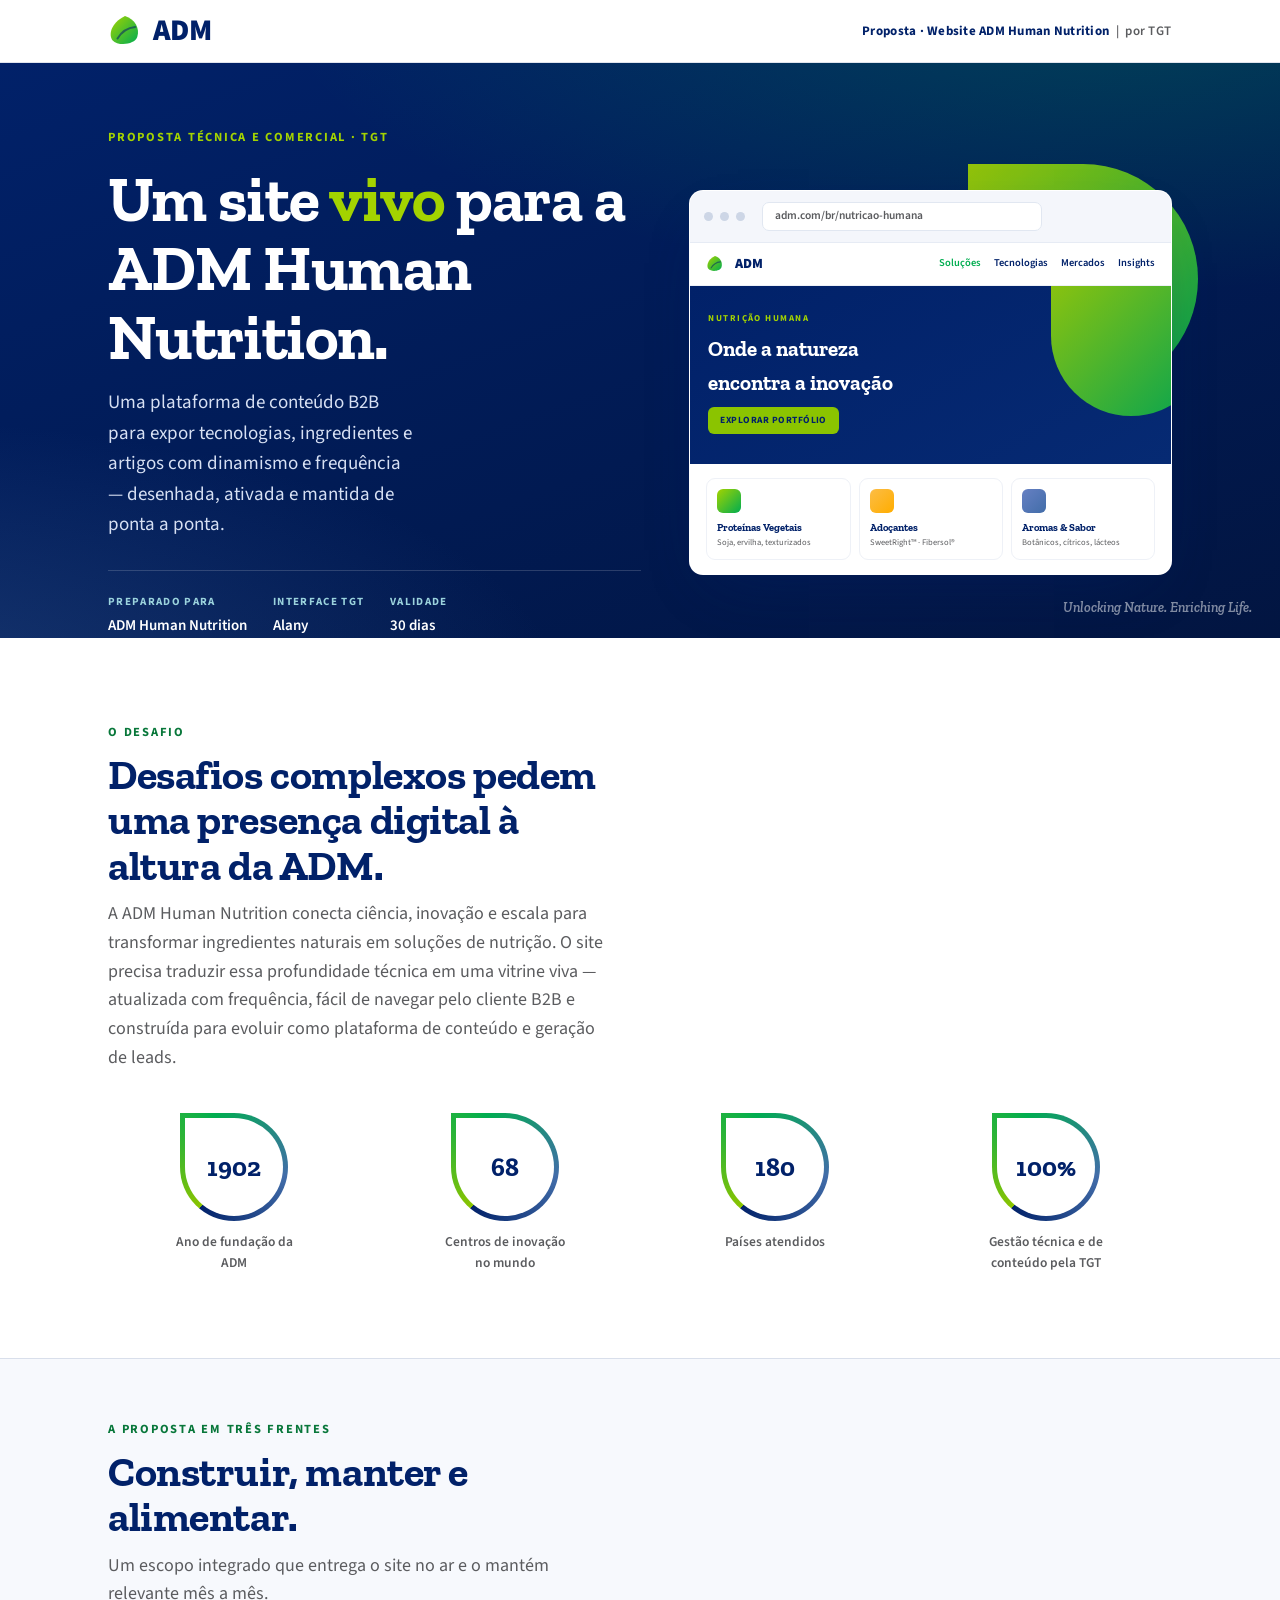
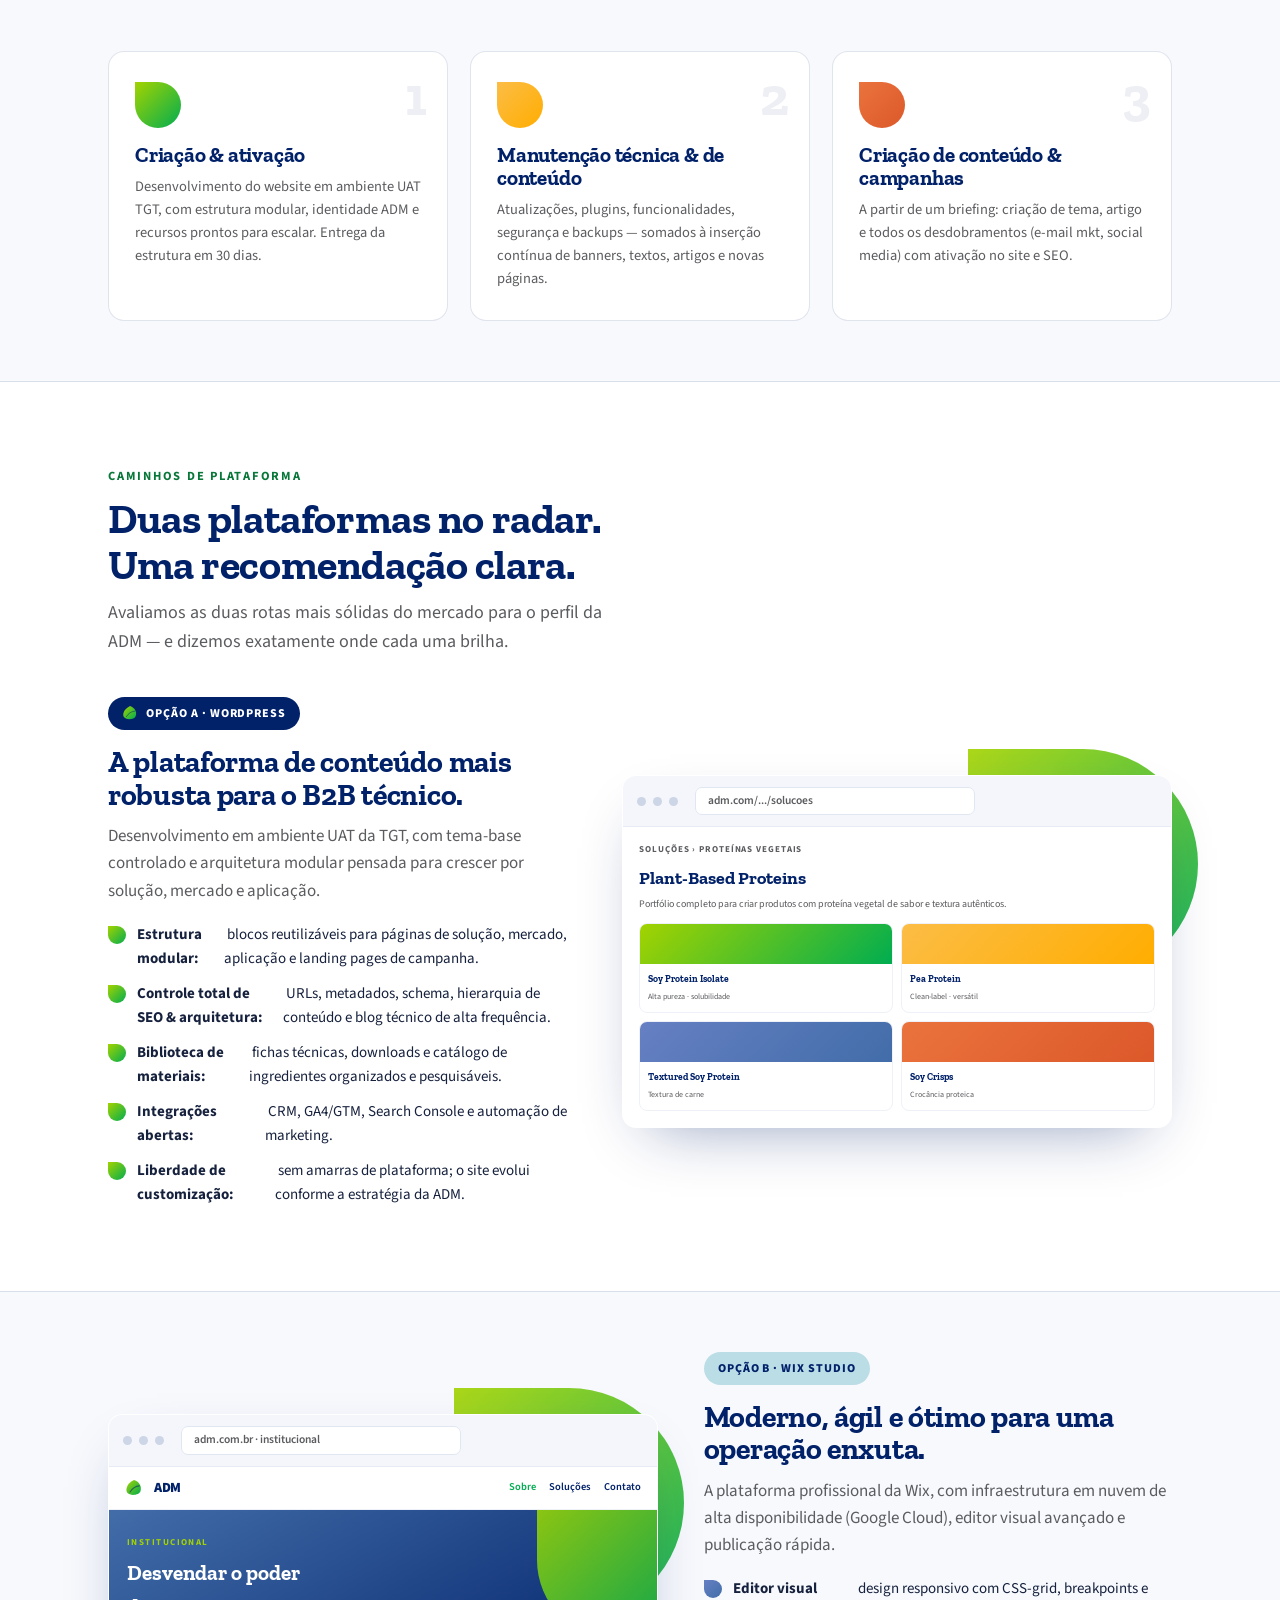
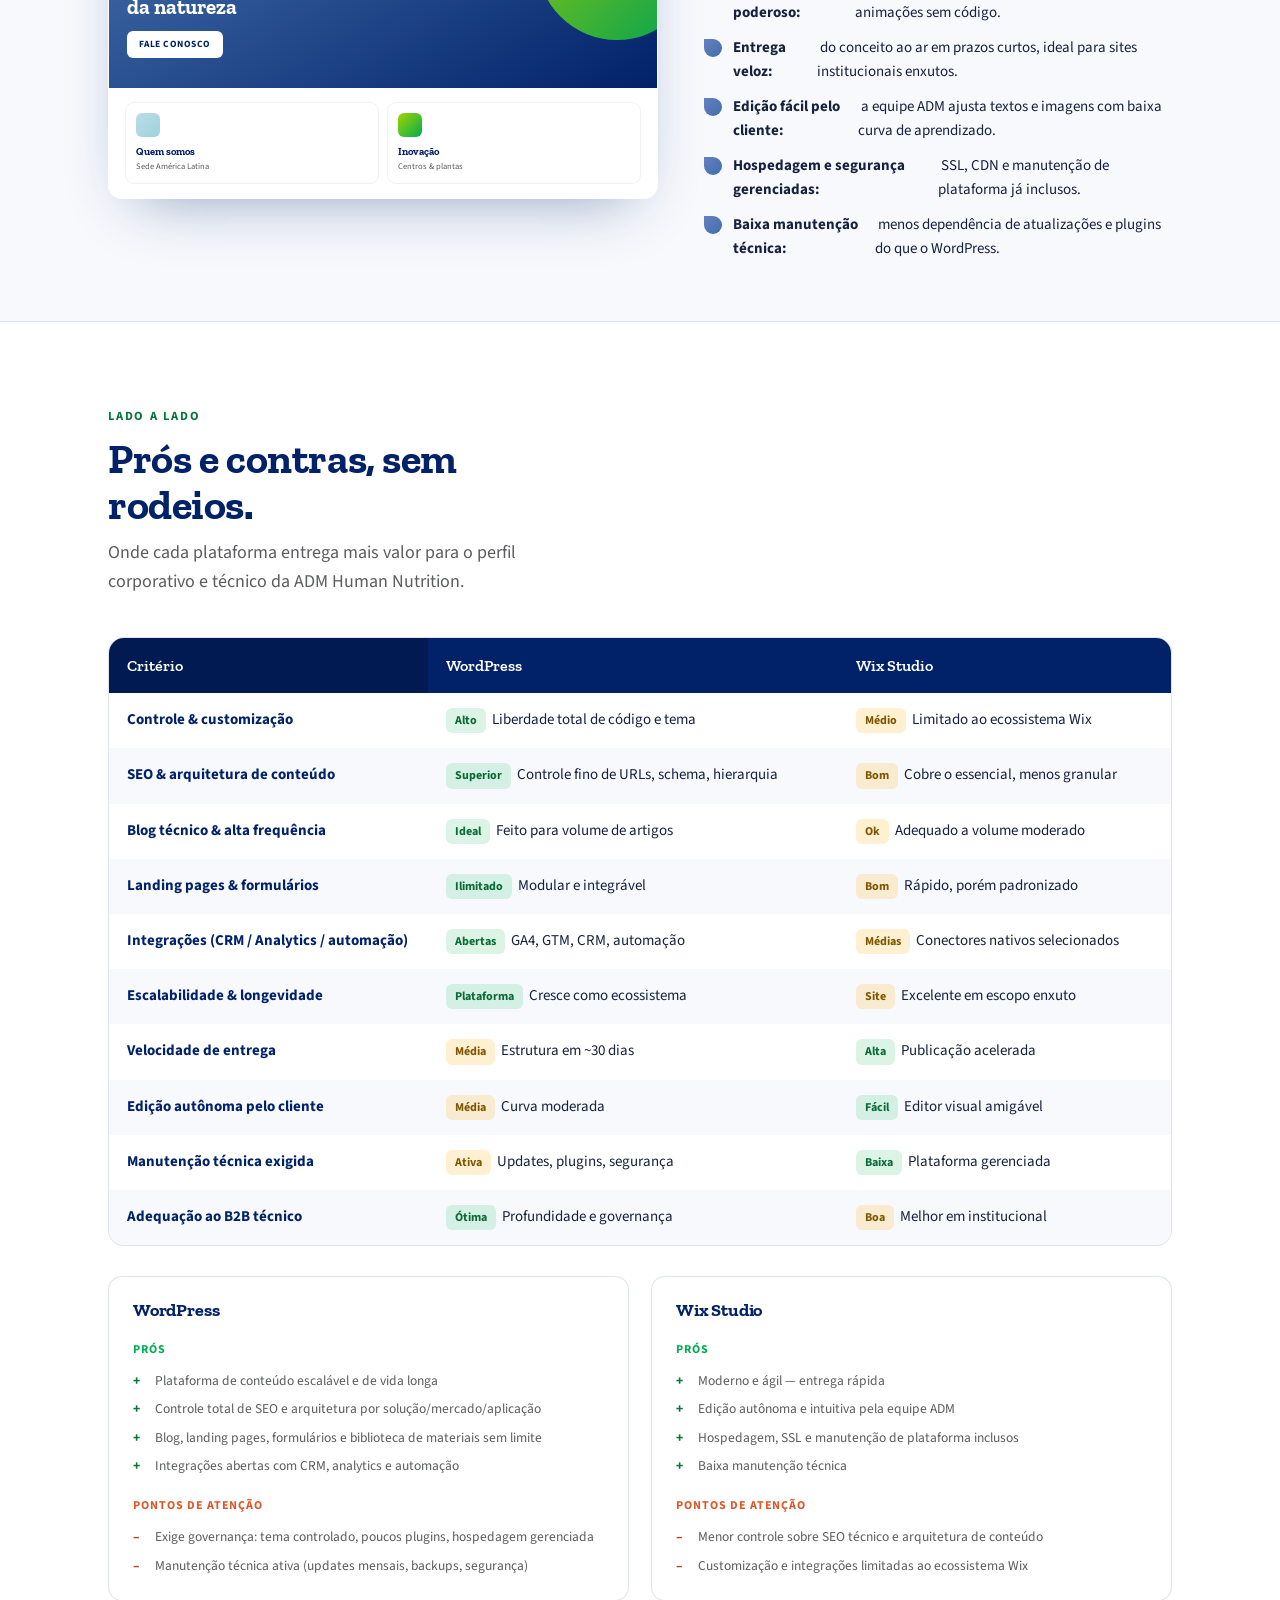
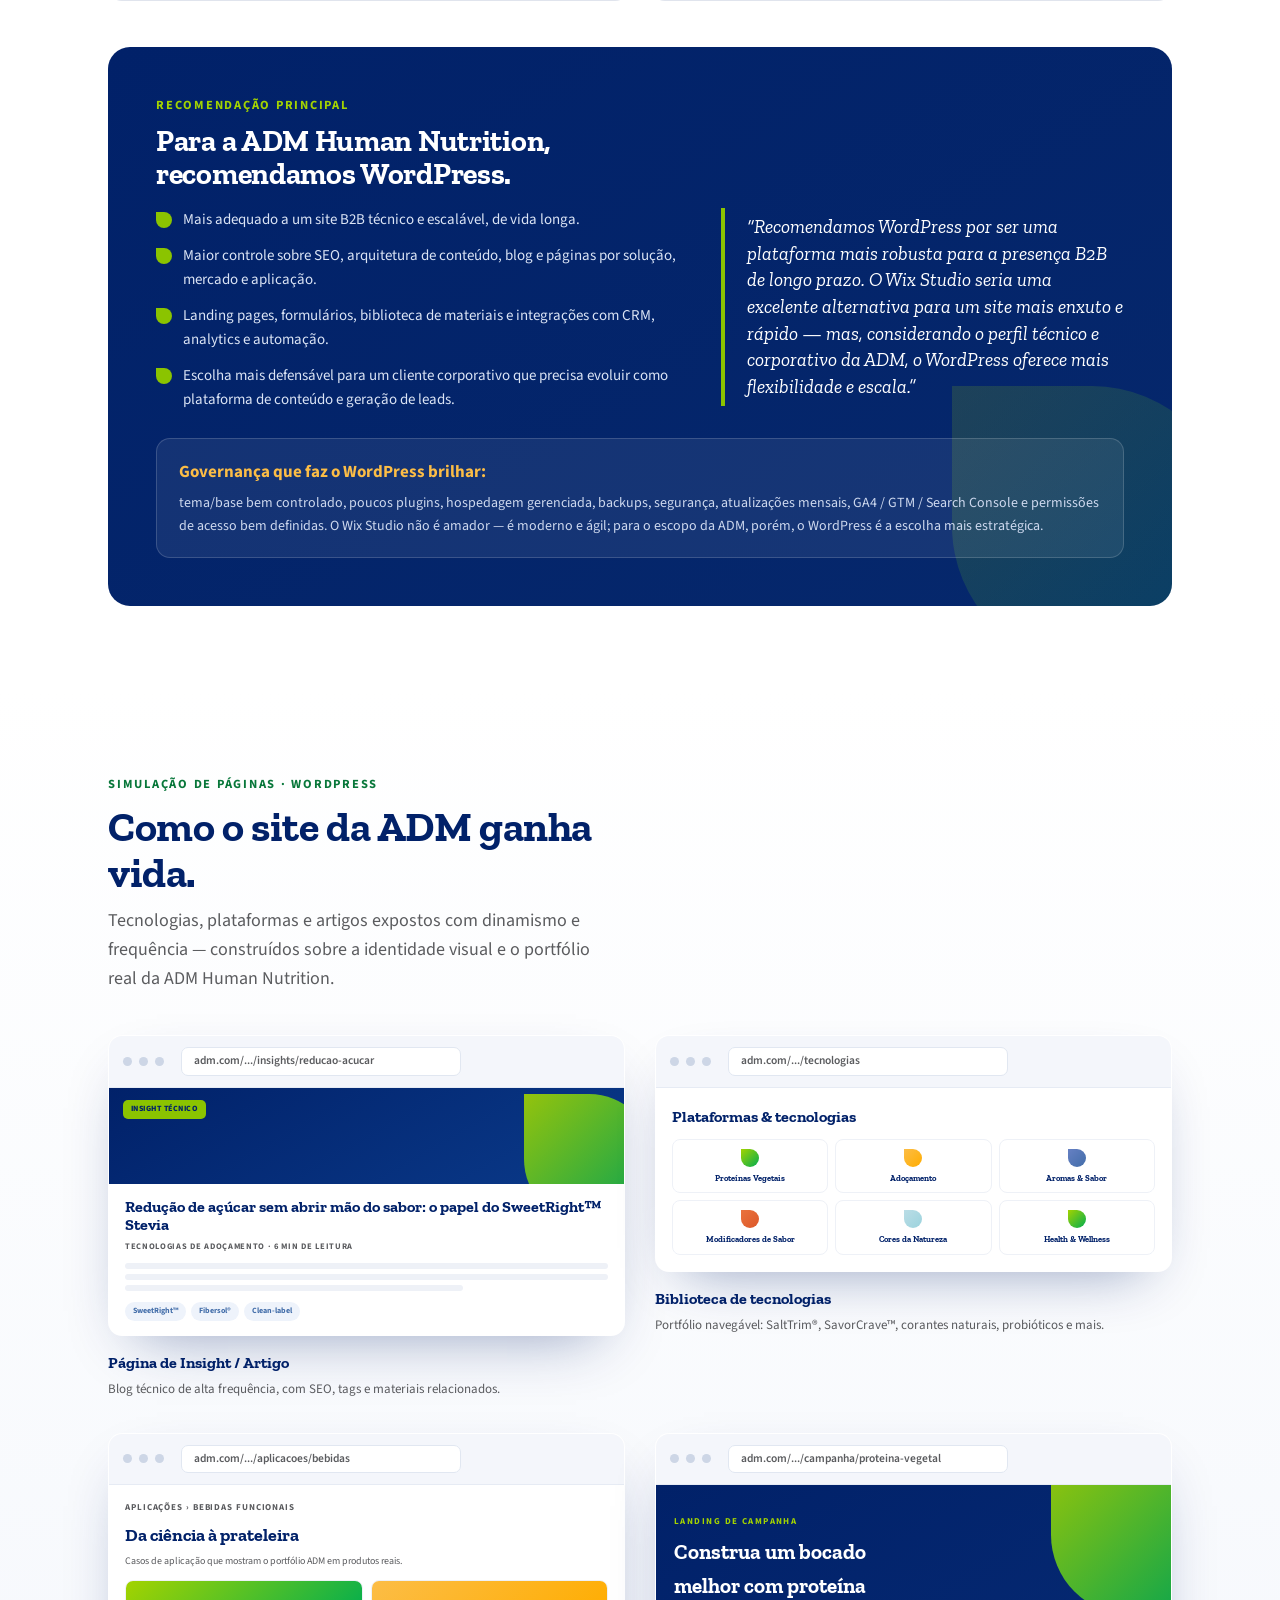
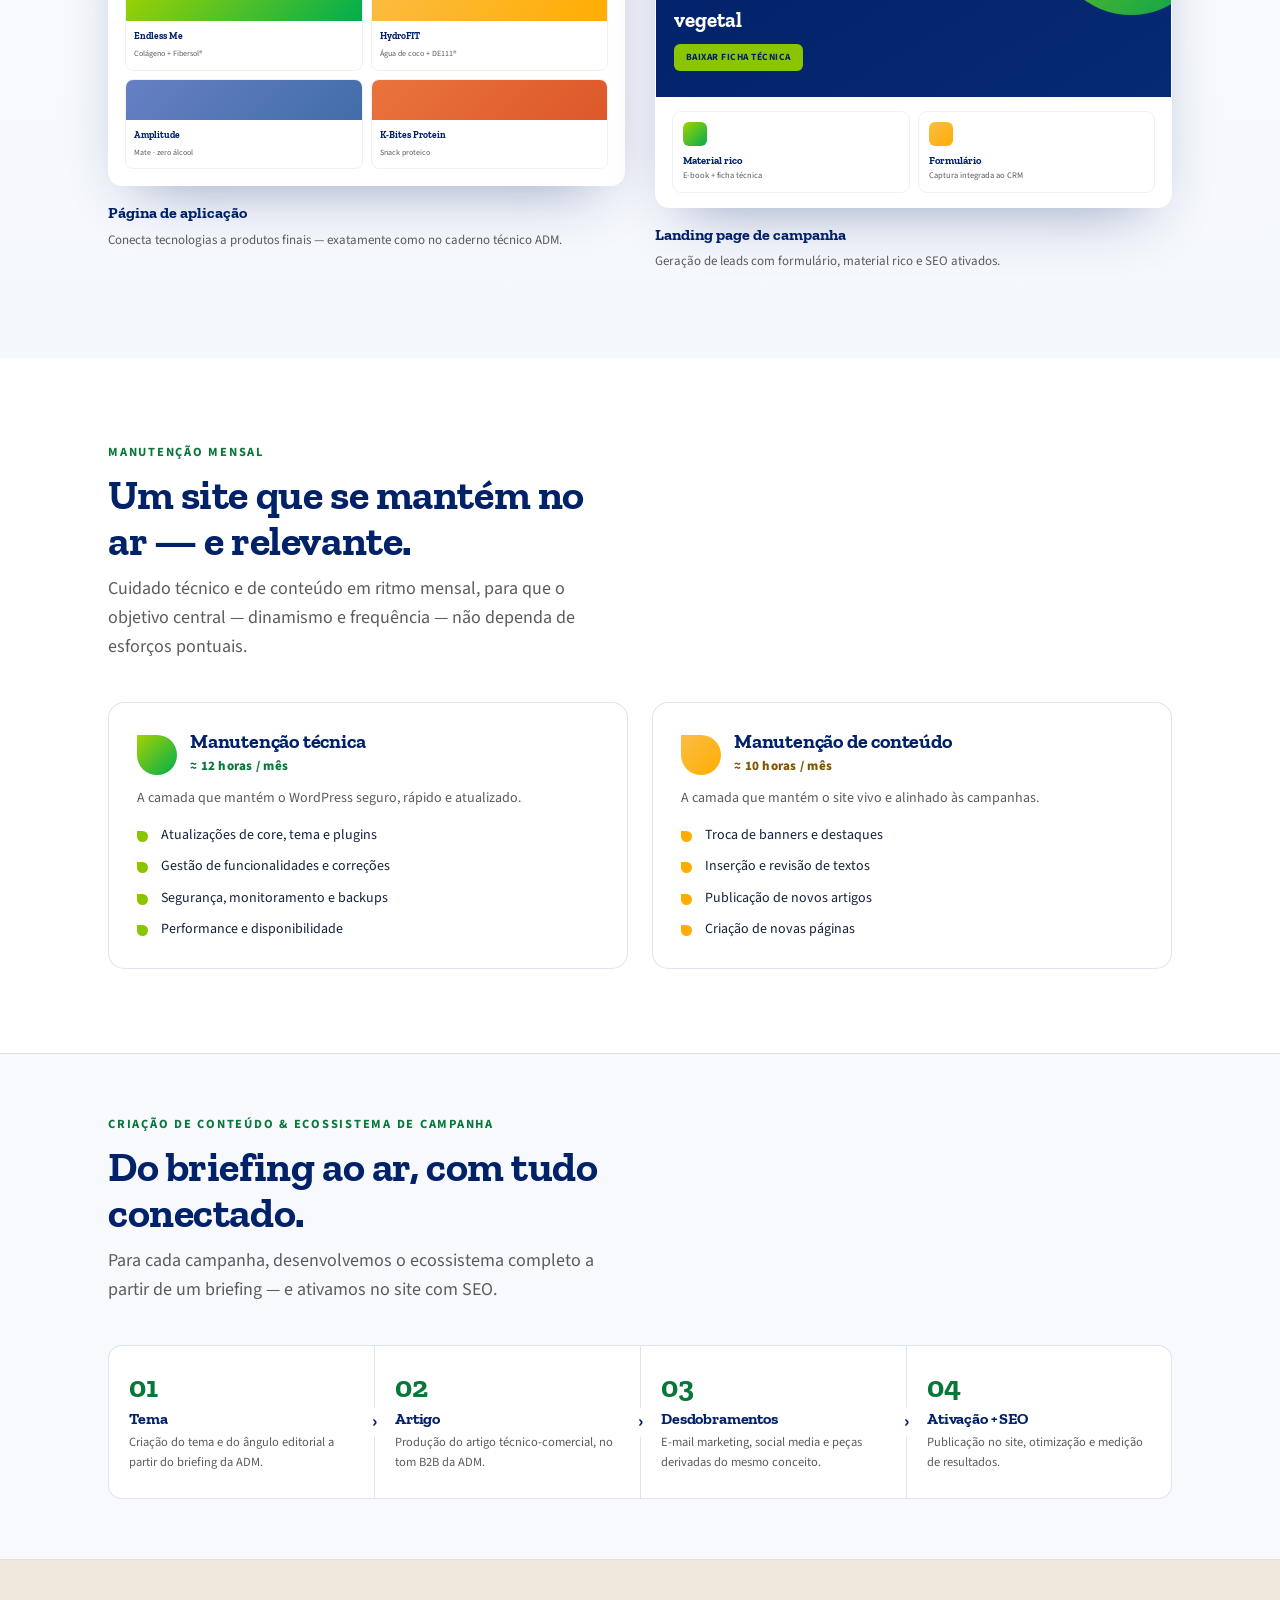
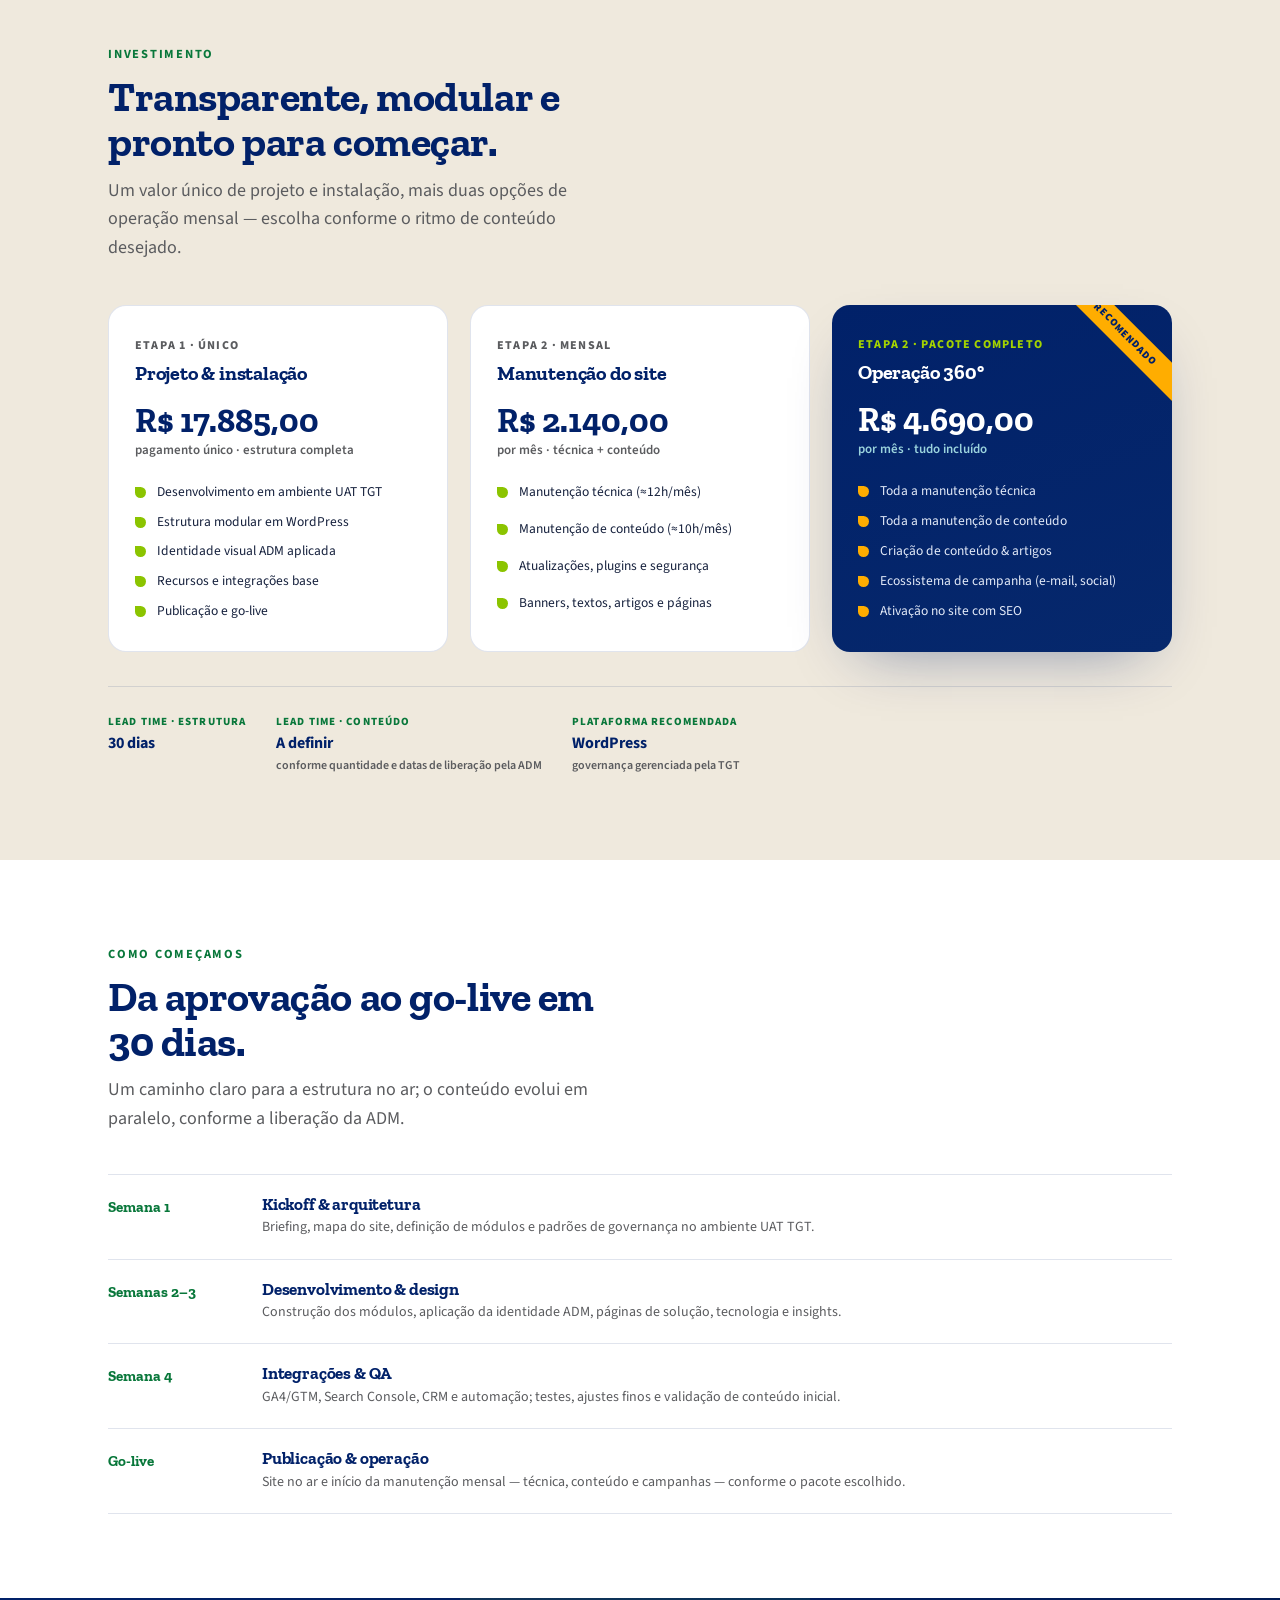
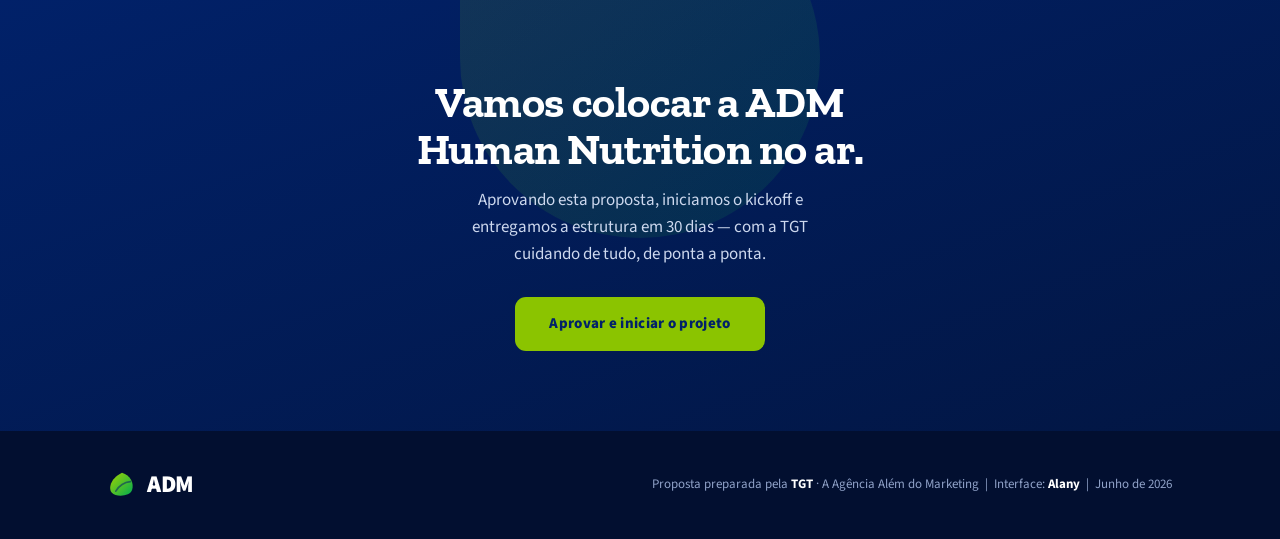
==== index.html @ 9284173e "Rename Proposta_Website_ADM_HumanNutrition_TGT.html to index.html" ====
<!DOCTYPE html>
<html lang="pt-BR">
<head>
<meta charset="UTF-8" />
<meta name="viewport" content="width=device-width, initial-scale=1.0" />
<title>Proposta · Website ADM Human Nutrition · TGT</title>
<link rel="preconnect" href="https://fonts.googleapis.com">
<link rel="preconnect" href="https://fonts.gstatic.com" crossorigin>
<link href="https://fonts.googleapis.com/css2?family=Zilla+Slab:ital,wght@0,400;0,500;0,600;0,700;1,600&family=Source+Sans+3:ital,wght@0,400;0,600;0,700;0,900;1,400&display=swap" rel="stylesheet">
<style>
:root{
  --navy:#012169;        /* Navy — primário escuro */
  --navy-deep:#011a52;
  --blue:#00109E;        /* Azul vivo */
  --chloro:#8BC400;      /* Chlorophyll — verde assinatura */
  --chloro-lt:#A3D300;
  --green:#00AD50;       /* verde tonal */
  --honey:#FFAD00;       /* Honey */
  --honey-2:#FCBD46;
  --ripple:#426DA9;      /* Ripple */
  --ripple-2:#6680C3;
  --mist:#9BD3DD;        /* Mist */
  --mist-2:#BBDDE6;
  --terra:#DC582A;       /* Terracotta (gráfico) */
  --terra-2:#EA733D;
  --terra-text:#b8431b;  /* Terracotta p/ TEXTO em fundo claro (AA) */
  --green-text:#08773a;  /* Verde p/ TEXTO em fundo claro (AA) */
  --gray:#5b5c5f;        /* Cinza de apoio — AA em branco, #f7f9fd e Husk */
  --ink:#16213d;
  --paper:#ffffff;
  --husk:#efe9dd;        /* Husk — creme quente (uso pontual) */
  --line:rgba(1,33,105,.12);
  --shadow:0 24px 60px -28px rgba(1,33,105,.45);
  --shadow-sm:0 12px 30px -18px rgba(1,33,105,.4);
  --maxw:1120px;
  --leaf-grad:linear-gradient(135deg,var(--chloro-lt) 0%,var(--green) 100%);
}
*{box-sizing:border-box}
html{scroll-behavior:smooth}
body{
  margin:0;background:var(--paper);color:var(--ink);
  font-family:"Source Sans 3",system-ui,sans-serif;
  font-size:17px;line-height:1.6;-webkit-font-smoothing:antialiased;
  overflow-x:hidden;
}
h1,h2,h3,h4{font-family:"Zilla Slab",Georgia,serif;color:var(--navy);line-height:1.08;margin:0;font-weight:700;letter-spacing:-.01em}
p{margin:0 0 1em}
a{color:var(--blue);text-decoration:none}
a:focus-visible,.btn-main:focus-visible{outline:3px solid var(--honey);outline-offset:3px;border-radius:4px}
.wrap{max-width:var(--maxw);margin:0 auto;padding:0 28px}
.eyebrow{font-family:"Source Sans 3";font-weight:700;text-transform:uppercase;letter-spacing:.14em;font-size:12.5px;color:var(--green-text)}
.eyebrow.on-dark{color:var(--chloro-lt)}
.muted{color:var(--gray)}
section{position:relative}

/* ===== Leaf glyph ===== */
.leaf-mark{display:inline-block;vertical-align:middle}
.brandlock{display:inline-flex;align-items:center;gap:11px}
.brandlock .adm{font-family:"Source Sans 3";font-weight:900;letter-spacing:-.02em;color:var(--navy);font-size:30px;line-height:1}
.brandlock.on-dark .adm{color:#fff}
.brandlock .leaf-mark{width:34px;height:34px}

/* ===== Top utility bar ===== */
.topbar{position:sticky;top:0;z-index:60;background:rgba(255,255,255,.86);backdrop-filter:blur(10px);border-bottom:1px solid var(--line)}
.topbar .wrap{display:flex;align-items:center;justify-content:space-between;height:62px}
.topbar .who{font-size:13px;font-weight:700;color:var(--navy);letter-spacing:.02em}
.topbar .who span{color:var(--gray);font-weight:600}
.tgt-badge{font-family:"Source Sans 3";font-weight:900;color:#ED1C24;letter-spacing:.04em;font-size:18px}

/* ===== HERO ===== */
.hero{background:
   radial-gradient(120% 90% at 88% -10%,rgba(0,173,80,.25),transparent 55%),
   radial-gradient(90% 80% at -10% 110%,rgba(66,109,169,.35),transparent 60%),
   linear-gradient(160deg,var(--navy) 0%,var(--navy-deep) 60%,#021541 100%);
  color:#fff;padding:64px 0 0;overflow:hidden}
.hero .wrap{position:relative;z-index:2}
.hero-grid{display:grid;grid-template-columns:1.05fr .95fr;gap:48px;align-items:center}
.hero h1{color:#fff;font-size:clamp(38px,5.4vw,64px);font-weight:700;margin:18px 0 16px}
.hero h1 .accent{color:var(--chloro-lt)}
.hero .lead{font-size:19px;color:#d7e0f3;max-width:34ch;margin-bottom:26px}
.prep{display:flex;gap:26px;flex-wrap:wrap;margin-top:30px;padding-top:22px;border-top:1px solid rgba(255,255,255,.16)}
.prep .lab{font-size:11px;text-transform:uppercase;letter-spacing:.12em;color:var(--mist);font-weight:700;margin-bottom:3px}
.prep .val{font-size:15px;color:#fff;font-weight:600}
.hero-tagline{position:absolute;right:28px;bottom:18px;z-index:2;font-family:"Zilla Slab";font-style:italic;font-weight:600;color:rgba(255,255,255,.5);font-size:14px}

/* Leaf shape (panel) — curva-folha característica ADM */
.leaf-panel{position:relative;border-radius:18px 120px 18px 18px;overflow:hidden}
.device{
  position:relative;border-radius:14px;background:#fff;box-shadow:var(--shadow);
  overflow:hidden;border:1px solid rgba(255,255,255,.5)
}
.device .chrome{display:flex;align-items:center;gap:7px;padding:11px 14px;background:#f4f6fb;border-bottom:1px solid #e6ebf4}
.device .dot{width:9px;height:9px;border-radius:50%;background:#cdd6e6}
.device .url{margin-left:10px;background:#fff;border:1px solid #e1e7f1;border-radius:7px;font-size:11.5px;color:var(--gray);padding:4px 12px;font-weight:600;flex:1;max-width:280px}
.hero-device-wrap{position:relative}
.hero-device-wrap::before{content:"";position:absolute;inset:-26px -26px auto auto;width:230px;height:230px;background:var(--leaf-grad);
  border-radius:0 100% 100% 100%;opacity:.9;z-index:0;filter:blur(.2px)}
.hero-device-wrap .device{position:relative;z-index:1}

/* Mini-site render (reusable) */
.ms{font-family:"Source Sans 3";font-size:12px;color:var(--ink);background:#fff}
.ms-nav{display:flex;align-items:center;justify-content:space-between;padding:12px 16px;border-bottom:1px solid #eef1f7}
.ms-nav .lk{display:flex;gap:13px;color:var(--navy);font-weight:600;font-size:10.5px}
.ms-nav .lk span:first-child{color:var(--green)}
.ms-hero{position:relative;background:linear-gradient(150deg,var(--navy),#062a73);color:#fff;padding:26px 18px 30px;overflow:hidden}
.ms-hero::after{content:"";position:absolute;right:-40px;top:-30px;width:160px;height:160px;background:var(--leaf-grad);border-radius:0 100% 100% 100%;opacity:.92}
.ms-hero .eb{position:relative;z-index:2;font-size:9px;letter-spacing:.16em;text-transform:uppercase;color:var(--chloro-lt);font-weight:700}
.ms-hero h5{position:relative;z-index:2;font-family:"Zilla Slab";font-size:21px;color:#fff;margin:6px 0 8px;max-width:16ch}
.ms-hero .btn{position:relative;z-index:2;display:inline-block;background:var(--chloro);color:var(--navy);font-weight:700;font-size:9.5px;padding:6px 12px;border-radius:6px;text-transform:uppercase;letter-spacing:.05em}
.ms-grid{display:grid;grid-template-columns:repeat(3,1fr);gap:8px;padding:14px 16px}
.ms-card{border:1px solid #eef1f7;border-radius:9px;padding:10px;background:#fff}
.ms-card .ic{width:24px;height:24px;border-radius:6px;background:var(--leaf-grad);margin-bottom:7px}
.ms-card b{display:block;font-size:10.5px;color:var(--navy);font-family:"Zilla Slab"}
.ms-card small{font-size:8.5px;color:var(--gray);line-height:1.35;display:block}

/* ===== generic section spacing ===== */
.block{padding:84px 0}
.block.tight{padding:60px 0}
.sec-head{max-width:62ch}
.sec-head h2{font-size:clamp(28px,3.6vw,42px);margin:10px 0 12px}
.sec-head p{font-size:18px;color:var(--gray)}

/* ===== Stats (concentric leaf rings) ===== */
.stats{display:grid;grid-template-columns:repeat(4,1fr);gap:18px;margin-top:40px}
.stat{display:flex;flex-direction:column;align-items:center;text-align:center;gap:10px}
.ring{width:108px;height:108px;display:grid;place-items:center;border-radius:0 100% 100% 100%;
  background:conic-gradient(from 220deg,var(--chloro),var(--green),var(--ripple),var(--navy));padding:5px}
.ring .inner{width:100%;height:100%;border-radius:0 100% 100% 100%;background:#fff;display:grid;place-items:center}
.ring .num{font-family:"Zilla Slab";font-weight:700;font-size:26px;color:var(--navy);line-height:1}
.stat .cap{font-size:13.5px;color:var(--gray);font-weight:600;max-width:18ch}

/* ===== Pillars ===== */
.pillars{display:grid;grid-template-columns:repeat(3,1fr);gap:22px;margin-top:42px}
.pillar{position:relative;background:#fff;border:1px solid var(--line);border-radius:16px;padding:30px 26px;overflow:hidden;transition:transform .35s,box-shadow .35s}
.pillar:hover{transform:translateY(-5px);box-shadow:var(--shadow-sm)}
.pillar .pn{position:absolute;top:18px;right:20px;font-family:"Zilla Slab";font-size:54px;color:rgba(1,33,105,.07);font-weight:700;line-height:1}
.pillar .glyph{width:46px;height:46px;border-radius:0 100% 100% 100%;background:var(--leaf-grad);margin-bottom:16px}
.pillar h3{font-size:21px;margin-bottom:8px}
.pillar p{font-size:14.5px;color:var(--gray);margin:0}
.pillar.alt .glyph{background:linear-gradient(135deg,var(--honey-2),var(--honey))}
.pillar.alt2 .glyph{background:linear-gradient(135deg,var(--terra-2),var(--terra))}

/* ===== Platform option blocks ===== */
.opt{display:grid;grid-template-columns:.92fr 1.08fr;gap:46px;align-items:center}
.opt.flip{grid-template-columns:1.08fr .92fr}
.opt.flip .opt-copy{order:2}
.optbadge{display:inline-flex;align-items:center;gap:8px;font-weight:800;font-size:12px;letter-spacing:.08em;text-transform:uppercase;padding:7px 14px;border-radius:999px}
.optbadge.wp{background:var(--navy);color:#fff}
.optbadge.wix{background:var(--mist-2);color:var(--navy)}
.opt h3{font-size:30px;margin:16px 0 12px}
.feat{list-style:none;padding:0;margin:18px 0 0;display:grid;gap:11px}
.feat li{display:flex;gap:11px;font-size:15px;align-items:flex-start}
.feat li::before{content:"";flex:0 0 auto;width:18px;height:18px;margin-top:3px;border-radius:0 100% 100% 100%;background:var(--leaf-grad)}
.opt.flip .feat li::before{background:linear-gradient(135deg,var(--ripple-2),var(--ripple))}

/* ===== Comparison table ===== */
.cmp{width:100%;border-collapse:separate;border-spacing:0;margin-top:40px;font-size:15px;background:#fff;border:1px solid var(--line);border-radius:16px;overflow:hidden}
.cmp th,.cmp td{padding:15px 18px;text-align:left;vertical-align:top}
.cmp thead th{background:var(--navy);color:#fff;font-family:"Zilla Slab";font-size:16px;font-weight:600}
.cmp thead th:first-child{background:var(--navy-deep)}
.cmp tbody tr:nth-child(even){background:#f7f9fd}
.cmp td:first-child{font-weight:700;color:var(--navy);width:30%}
.cmp .tag{font-weight:700;font-size:12px;padding:3px 9px;border-radius:6px;display:inline-block;margin-right:6px}
.tag.win{background:rgba(0,173,80,.14);color:#0a6a35}
.tag.mid{background:rgba(255,173,0,.18);color:#7e5600}
.tag.low{background:rgba(220,88,42,.14);color:#b23d18}
.proscons{display:grid;grid-template-columns:1fr 1fr;gap:22px;margin-top:30px}
.pc{border:1px solid var(--line);border-radius:14px;padding:24px;background:#fff}
.pc h4{font-size:18px;margin-bottom:6px}
.pc .grp{margin-top:14px}
.pc .grp b{font-size:12px;letter-spacing:.08em;text-transform:uppercase}
.pc ul{margin:8px 0 0;padding-left:0;list-style:none;display:grid;gap:7px}
.pc li{font-size:13.5px;color:var(--gray);padding-left:22px;position:relative}
.pc li::before{position:absolute;left:0;top:0;font-weight:800}
.pc li.p::before{content:"+";color:var(--green-text)}
.pc li.c::before{content:"–";color:var(--terra-text)}

/* ===== Recommendation ===== */
.reco{background:linear-gradient(150deg,var(--navy),#06286c);color:#fff;border-radius:22px;padding:48px;position:relative;overflow:hidden;margin-top:46px}
.reco::after{content:"";position:absolute;right:-60px;bottom:-60px;width:280px;height:280px;background:var(--leaf-grad);border-radius:0 100% 100% 100%;opacity:.16}
.reco .eyebrow{color:var(--chloro-lt)}
.reco h3{color:#fff;font-size:30px;margin:10px 0 18px;max-width:24ch}
.reco .rg{display:grid;grid-template-columns:1.3fr 1fr;gap:40px;position:relative;z-index:2}
.reco ul{list-style:none;margin:0;padding:0;display:grid;gap:12px}
.reco ul li{display:flex;gap:11px;font-size:15px;color:#dbe4f5}
.reco ul li::before{content:"";flex:0 0 auto;width:16px;height:16px;margin-top:4px;border-radius:0 100% 100% 100%;background:var(--chloro)}
.synthesis{border-left:4px solid var(--chloro);padding:6px 0 6px 22px;font-family:"Zilla Slab";font-style:italic;font-size:19px;color:#fff;line-height:1.4}
.gov{margin-top:26px;background:rgba(255,255,255,.07);border:1px solid rgba(255,255,255,.16);border-radius:14px;padding:20px 22px;position:relative;z-index:2}
.gov b{color:var(--honey-2)}
.gov p{font-size:14px;color:#cdd8ee;margin:6px 0 0}

/* ===== Mockup gallery ===== */
.mock-grid{display:grid;grid-template-columns:1fr 1fr;gap:30px;margin-top:42px}
.mockcard .cap{margin-top:14px}
.mockcard .cap b{font-family:"Zilla Slab";color:var(--navy);font-size:16px;display:block}
.mockcard .cap small{color:var(--gray);font-size:13px}

/* page: solution */
.ms-sol{padding:16px}
.ms-sol .crumb{font-size:9px;color:var(--gray);text-transform:uppercase;letter-spacing:.1em;font-weight:700}
.ms-sol h5{font-family:"Zilla Slab";font-size:18px;color:var(--navy);margin:6px 0 4px}
.ms-sol p{font-size:10px;color:var(--gray);margin:0 0 12px;line-height:1.4}
.ms-prod{display:grid;grid-template-columns:repeat(2,1fr);gap:8px}
.ms-prod .pr{border:1px solid #eef1f7;border-radius:8px;overflow:hidden}
.ms-prod .pr .ph{height:40px;background:var(--leaf-grad)}
.ms-prod .pr.b2 .ph{background:linear-gradient(135deg,var(--honey-2),var(--honey))}
.ms-prod .pr.b3 .ph{background:linear-gradient(135deg,var(--ripple-2),var(--ripple))}
.ms-prod .pr.b4 .ph{background:linear-gradient(135deg,var(--terra-2),var(--terra))}
.ms-prod .pr .tx{padding:7px 8px}
.ms-prod .pr b{font-size:9.5px;color:var(--navy);font-family:"Zilla Slab";display:block}
.ms-prod .pr small{font-size:8px;color:var(--gray)}

/* page: article */
.ms-art{padding:0}
.ms-art .cover{height:96px;background:linear-gradient(150deg,var(--navy),#0a3a8a);position:relative;overflow:hidden}
.ms-art .cover::after{content:"";position:absolute;right:-30px;bottom:-40px;width:130px;height:130px;background:var(--leaf-grad);border-radius:0 100% 100% 100%;opacity:.9}
.ms-art .cover .tagt{position:absolute;left:14px;top:12px;font-size:8px;background:var(--chloro);color:var(--navy);font-weight:800;padding:3px 8px;border-radius:5px;text-transform:uppercase;letter-spacing:.06em}
.ms-art .body{padding:14px 16px}
.ms-art .body h5{font-family:"Zilla Slab";font-size:16px;color:var(--navy);margin:0 0 6px;line-height:1.15}
.ms-art .meta{font-size:8.5px;color:var(--gray);text-transform:uppercase;letter-spacing:.08em;font-weight:700;margin-bottom:9px}
.ms-art .ln{height:6px;background:#eef1f7;border-radius:3px;margin:5px 0}
.ms-art .ln.s{width:70%}
.ms-art .chips{display:flex;gap:5px;margin-top:11px}
.ms-art .chips span{font-size:8px;background:#eef3fb;color:var(--ripple);font-weight:700;padding:3px 8px;border-radius:99px}

/* page: portfolio grid */
.ms-port{padding:16px}
.ms-port h5{font-family:"Zilla Slab";font-size:16px;color:var(--navy);margin:0 0 10px}
.ms-cats{display:grid;grid-template-columns:repeat(3,1fr);gap:7px}
.ms-cats .ct{border:1px solid #eef1f7;border-radius:8px;padding:9px;text-align:center}
.ms-cats .ct .d{width:18px;height:18px;border-radius:0 100% 100% 100%;margin:0 auto 6px;background:var(--leaf-grad)}
.ms-cats .ct b{font-size:8.5px;color:var(--navy);display:block;line-height:1.2;font-family:"Zilla Slab"}

/* ===== Maintenance / content ===== */
.svc{display:grid;grid-template-columns:1fr 1fr;gap:24px;margin-top:40px}
.svccard{border:1px solid var(--line);border-radius:16px;padding:28px;background:#fff;position:relative;overflow:hidden}
.svccard .hh{display:flex;align-items:center;gap:13px;margin-bottom:8px}
.svccard .hh .g{width:40px;height:40px;flex:0 0 auto;border-radius:0 100% 100% 100%;background:var(--leaf-grad)}
.svccard.b .hh .g{background:linear-gradient(135deg,var(--honey-2),var(--honey))}
.svccard h3{font-size:20px}
.svccard .hrs{font-size:13px;color:var(--green-text);font-weight:800;letter-spacing:.02em}
.svccard.b .hrs{color:#7e5600}
.svccard ul{list-style:none;margin:14px 0 0;padding:0;display:grid;gap:9px}
.svccard ul li{font-size:14px;color:var(--ink);padding-left:24px;position:relative}
.svccard ul li::before{content:"";position:absolute;left:0;top:7px;width:11px;height:11px;border-radius:0 100% 100% 100%;background:var(--chloro)}
.svccard.b ul li::before{background:var(--honey)}

/* campaign flow */
.flow{display:grid;grid-template-columns:repeat(4,1fr);gap:0;margin-top:40px;counter-reset:fl}
.flow .step{position:relative;padding:26px 20px;background:#fff;border:1px solid var(--line);border-right:none}
.flow .step:first-child{border-radius:14px 0 0 14px}
.flow .step:last-child{border-radius:0 14px 14px 0;border-right:1px solid var(--line)}
.flow .step .n{counter-increment:fl;font-family:"Zilla Slab";font-size:30px;color:var(--green-text);font-weight:700;line-height:1}
.flow .step .n::before{content:"0" counter(fl)}
.flow .step h4{font-size:16px;margin:8px 0 5px}
.flow .step p{font-size:12.5px;color:var(--gray);margin:0}
.flow .step::after{content:"›";position:absolute;right:-9px;top:50%;transform:translateY(-50%);z-index:3;color:var(--navy);font-weight:800;font-size:18px;background:#fff;width:18px;text-align:center}
.flow .step:last-child::after{display:none}

/* ===== Investment ===== */
.inv-band{background:var(--husk)}
.price-grid{display:grid;grid-template-columns:repeat(3,1fr);gap:22px;margin-top:42px;align-items:stretch}
.price{background:#fff;border:1px solid var(--line);border-radius:18px;padding:30px 26px;display:flex;flex-direction:column;position:relative;overflow:hidden}
.price .kind{font-size:12px;font-weight:800;text-transform:uppercase;letter-spacing:.1em;color:var(--gray)}
.price h3{font-size:20px;margin:8px 0 4px}
.price .amt{font-family:"Zilla Slab";font-weight:700;color:var(--navy);font-size:34px;line-height:1.05;margin:14px 0 2px}
.price .per{font-size:13px;color:var(--gray);font-weight:600;margin-bottom:14px}
.price ul{list-style:none;margin:6px 0 0;padding:0;display:grid;gap:8px;flex:1}
.price li{font-size:13.5px;color:var(--ink);padding-left:22px;position:relative}
.price li::before{content:"";position:absolute;left:0;top:6px;width:11px;height:11px;border-radius:0 100% 100% 100%;background:var(--chloro)}
.price.feature{background:linear-gradient(160deg,var(--navy),#06286c);color:#fff;border:none;box-shadow:var(--shadow)}
.price.feature .kind{color:var(--chloro-lt)}
.price.feature h3{color:#fff}
.price.feature .amt{color:#fff}
.price.feature .per{color:var(--mist)}
.price.feature li{color:#e3eaf8}
.price.feature li::before{background:var(--honey)}
.price .ribbon{position:absolute;top:16px;right:-34px;transform:rotate(45deg);background:var(--honey);color:var(--navy);font-weight:900;font-size:10.5px;letter-spacing:.08em;padding:5px 40px;text-transform:uppercase}
.lead-notes{display:flex;gap:30px;flex-wrap:wrap;margin-top:34px;padding-top:26px;border-top:1px solid var(--line)}
.lead-notes .ni .l{font-size:11px;text-transform:uppercase;letter-spacing:.1em;color:var(--green-text);font-weight:800}
.lead-notes .ni .v{font-size:16px;color:var(--navy);font-weight:700}
.lead-notes .ni .v small{display:block;font-size:12px;color:var(--gray);font-weight:600}

/* ===== Timeline / next ===== */
.tl{margin-top:40px;display:grid;gap:0}
.tl .row{display:grid;grid-template-columns:130px 1fr;gap:24px;padding:20px 0;border-top:1px solid var(--line);align-items:start}
.tl .row:last-child{border-bottom:1px solid var(--line)}
.tl .wk{font-family:"Zilla Slab";font-weight:700;color:var(--green-text);font-size:15px}
.tl .row h4{font-size:17px;margin-bottom:3px}
.tl .row p{font-size:14px;color:var(--gray);margin:0}

/* ===== Footer / CTA ===== */
.cta{background:linear-gradient(160deg,var(--navy),#021643);color:#fff;text-align:center;padding:80px 0;position:relative;overflow:hidden}
.cta::before{content:"";position:absolute;left:50%;top:-120px;transform:translateX(-50%);width:360px;height:360px;background:var(--leaf-grad);border-radius:0 100% 100% 100%;opacity:.12}
.cta h2{color:#fff;font-size:clamp(28px,4vw,44px);position:relative;z-index:2;max-width:20ch;margin:0 auto 14px}
.cta p{color:#cdd8ee;position:relative;z-index:2;max-width:46ch;margin:0 auto 28px}
.btn-main{display:inline-block;background:var(--chloro);color:var(--navy);font-weight:800;padding:15px 34px;border-radius:11px;font-size:15px;letter-spacing:.02em;position:relative;z-index:2;transition:transform .25s,background .25s}
.btn-main:hover{transform:translateY(-2px);background:var(--chloro-lt)}
footer{background:#020f30;color:#90a2c8;padding:40px 0;font-size:13px}
footer .wrap{display:flex;justify-content:space-between;align-items:center;flex-wrap:wrap;gap:18px}
footer .brandlock .adm{color:#fff;font-size:24px}
footer .brandlock .leaf-mark{width:28px;height:28px}
footer .sig b{color:#fff}

/* reveal */
.reveal{opacity:0;transform:translateY(22px);transition:opacity .7s ease,transform .7s ease}
.reveal.in{opacity:1;transform:none}

@media (max-width:880px){
  .hero-grid,.opt,.opt.flip{grid-template-columns:1fr;gap:34px}
  .opt.flip .opt-copy{order:0}
  .stats{grid-template-columns:repeat(2,1fr)}
  .pillars,.proscons,.svc,.mock-grid,.price-grid,.rg{grid-template-columns:1fr!important}
  .reco .rg{grid-template-columns:1fr}
  .flow{grid-template-columns:1fr 1fr}
  .flow .step{border-right:1px solid var(--line)!important;border-radius:0!important}
  .flow .step::after{display:none}
  .hero-tagline{display:none}
  .reco{padding:32px}
}
@media (max-width:520px){
  .ms-grid,.ms-cats{grid-template-columns:1fr 1fr}
  .flow,.price-grid{grid-template-columns:1fr}
  .tl .row{grid-template-columns:1fr}
}
@media (prefers-reduced-motion:reduce){.reveal{opacity:1;transform:none;transition:none}.pillar:hover{transform:none}}
</style>
</head>
<body>

<!-- leaf glyph definition (reusable) -->
<svg width="0" height="0" style="position:absolute" aria-hidden="true">
  <defs>
    <linearGradient id="lg" x1="0" y1="0" x2="1" y2="1">
      <stop offset="0" stop-color="#A3D300"/><stop offset="1" stop-color="#00AD50"/>
    </linearGradient>
    <symbol id="leaf" viewBox="0 0 100 100">
      <path d="M50 6 C80 16 94 42 86 68 C79 90 30 96 13 77 C2 63 6 28 50 6 Z" fill="url(#lg)"/>
      <path d="M28 72 C40 52 58 40 80 38" fill="none" stroke="#012169" stroke-opacity=".55" stroke-width="6" stroke-linecap="round"/>
    </symbol>
  </defs>
</svg>

<div class="topbar">
  <div class="wrap">
    <span class="brandlock"><svg class="leaf-mark"><use href="#leaf"/></svg><span class="adm">ADM</span></span>
    <div class="who">Proposta · Website ADM Human Nutrition&nbsp;&nbsp;<span>|&nbsp; por <span class="tgt-badge" style="font-size:13px">TGT</span></span></div>
  </div>
</div>

<!-- ===================== HERO ===================== -->
<section class="hero">
  <div class="wrap">
    <div class="hero-grid">
      <div>
        <div class="eyebrow on-dark">Proposta técnica e comercial · TGT</div>
        <h1>Um site <span class="accent">vivo</span> para a ADM Human Nutrition.</h1>
        <p class="lead">Uma plataforma de conteúdo B2B para expor tecnologias, ingredientes e artigos com dinamismo e frequência — desenhada, ativada e mantida de ponta a ponta.</p>
        <div class="prep">
          <div><div class="lab">Preparado para</div><div class="val">ADM Human Nutrition</div></div>
          <div><div class="lab">Interface TGT</div><div class="val">Alany</div></div>
          <div><div class="lab">Validade</div><div class="val">30 dias</div></div>
        </div>
      </div>
      <div class="hero-device-wrap reveal">
        <div class="device">
          <div class="chrome"><span class="dot"></span><span class="dot"></span><span class="dot"></span><span class="url">adm.com/br/nutricao-humana</span></div>
          <div class="ms">
            <div class="ms-nav">
              <span class="brandlock"><svg class="leaf-mark" style="width:18px;height:18px"><use href="#leaf"/></svg><span class="adm" style="font-size:14px">ADM</span></span>
              <div class="lk"><span>Soluções</span><span>Tecnologias</span><span>Mercados</span><span>Insights</span></div>
            </div>
            <div class="ms-hero">
              <div class="eb">Nutrição Humana</div>
              <h5>Onde a natureza encontra a inovação</h5>
              <span class="btn">Explorar portfólio</span>
            </div>
            <div class="ms-grid">
              <div class="ms-card"><div class="ic"></div><b>Proteínas Vegetais</b><small>Soja, ervilha, texturizados</small></div>
              <div class="ms-card"><div class="ic" style="background:linear-gradient(135deg,#FCBD46,#FFAD00)"></div><b>Adoçantes</b><small>SweetRight™ · Fibersol®</small></div>
              <div class="ms-card"><div class="ic" style="background:linear-gradient(135deg,#6680C3,#426DA9)"></div><b>Aromas &amp; Sabor</b><small>Botânicos, cítricos, lácteos</small></div>
            </div>
          </div>
        </div>
      </div>
    </div>
  </div>
  <div class="hero-tagline">Unlocking Nature. Enriching Life.</div>
</section>

<!-- ===================== CONTEXTO ===================== -->
<section class="block">
  <div class="wrap">
    <div class="sec-head reveal">
      <div class="eyebrow">O desafio</div>
      <h2>Desafios complexos pedem uma presença digital à altura da ADM.</h2>
      <p>A ADM Human Nutrition conecta ciência, inovação e escala para transformar ingredientes naturais em soluções de nutrição. O site precisa traduzir essa profundidade técnica em uma vitrine viva — atualizada com frequência, fácil de navegar pelo cliente B2B e construída para evoluir como plataforma de conteúdo e geração de leads.</p>
    </div>
    <div class="stats">
      <div class="stat reveal"><div class="ring"><div class="inner"><span class="num">1902</span></div></div><div class="cap">Ano de fundação da ADM</div></div>
      <div class="stat reveal"><div class="ring"><div class="inner"><span class="num">68</span></div></div><div class="cap">Centros de inovação no mundo</div></div>
      <div class="stat reveal"><div class="ring"><div class="inner"><span class="num">180</span></div></div><div class="cap">Países atendidos</div></div>
      <div class="stat reveal"><div class="ring"><div class="inner"><span class="num">100%</span></div></div><div class="cap">Gestão técnica e de conteúdo pela TGT</div></div>
    </div>
  </div>
</section>

<!-- ===================== PILARES ===================== -->
<section class="block tight" style="background:#f7f9fd;border-top:1px solid var(--line);border-bottom:1px solid var(--line)">
  <div class="wrap">
    <div class="sec-head reveal">
      <div class="eyebrow">A proposta em três frentes</div>
      <h2>Construir, manter e alimentar.</h2>
      <p>Um escopo integrado que entrega o site no ar e o mantém relevante mês a mês.</p>
    </div>
    <div class="pillars">
      <div class="pillar reveal"><div class="pn">1</div><div class="glyph"></div><h3>Criação &amp; ativação</h3><p>Desenvolvimento do website em ambiente UAT TGT, com estrutura modular, identidade ADM e recursos prontos para escalar. Entrega da estrutura em 30 dias.</p></div>
      <div class="pillar alt reveal"><div class="pn">2</div><div class="glyph"></div><h3>Manutenção técnica &amp; de conteúdo</h3><p>Atualizações, plugins, funcionalidades, segurança e backups — somados à inserção contínua de banners, textos, artigos e novas páginas.</p></div>
      <div class="pillar alt2 reveal"><div class="pn">3</div><div class="glyph"></div><h3>Criação de conteúdo &amp; campanhas</h3><p>A partir de um briefing: criação de tema, artigo e todos os desdobramentos (e-mail mkt, social media) com ativação no site e SEO.</p></div>
    </div>
  </div>
</section>

<!-- ===================== OPÇÃO A: WORDPRESS ===================== -->
<section class="block">
  <div class="wrap">
    <div class="sec-head reveal" style="margin-bottom:40px">
      <div class="eyebrow">Caminhos de plataforma</div>
      <h2>Duas plataformas no radar. Uma recomendação clara.</h2>
      <p>Avaliamos as duas rotas mais sólidas do mercado para o perfil da ADM — e dizemos exatamente onde cada uma brilha.</p>
    </div>

    <div class="opt reveal">
      <div class="opt-copy">
        <span class="optbadge wp"><svg class="leaf-mark" style="width:16px;height:16px"><use href="#leaf"/></svg> Opção A · WordPress</span>
        <h3>A plataforma de conteúdo mais robusta para o B2B técnico.</h3>
        <p class="muted">Desenvolvimento em ambiente UAT da TGT, com tema-base controlado e arquitetura modular pensada para crescer por solução, mercado e aplicação.</p>
        <ul class="feat">
          <li><b>Estrutura modular:</b>&nbsp;blocos reutilizáveis para páginas de solução, mercado, aplicação e landing pages de campanha.</li>
          <li><b>Controle total de SEO &amp; arquitetura:</b>&nbsp;URLs, metadados, schema, hierarquia de conteúdo e blog técnico de alta frequência.</li>
          <li><b>Biblioteca de materiais:</b>&nbsp;fichas técnicas, downloads e catálogo de ingredientes organizados e pesquisáveis.</li>
          <li><b>Integrações abertas:</b>&nbsp;CRM, GA4/GTM, Search Console e automação de marketing.</li>
          <li><b>Liberdade de customização:</b>&nbsp;sem amarras de plataforma; o site evolui conforme a estratégia da ADM.</li>
        </ul>
      </div>
      <div class="hero-device-wrap reveal">
        <div class="device">
          <div class="chrome"><span class="dot"></span><span class="dot"></span><span class="dot"></span><span class="url">adm.com/.../solucoes</span></div>
          <div class="ms ms-sol">
            <div class="crumb">Soluções › Proteínas Vegetais</div>
            <h5>Plant-Based Proteins</h5>
            <p>Portfólio completo para criar produtos com proteína vegetal de sabor e textura autênticos.</p>
            <div class="ms-prod">
              <div class="pr"><div class="ph"></div><div class="tx"><b>Soy Protein Isolate</b><small>Alta pureza · solubilidade</small></div></div>
              <div class="pr b2"><div class="ph"></div><div class="tx"><b>Pea Protein</b><small>Clean-label · versátil</small></div></div>
              <div class="pr b3"><div class="ph"></div><div class="tx"><b>Textured Soy Protein</b><small>Textura de carne</small></div></div>
              <div class="pr b4"><div class="ph"></div><div class="tx"><b>Soy Crisps</b><small>Crocância proteica</small></div></div>
            </div>
          </div>
        </div>
      </div>
    </div>
  </div>
</section>

<!-- ===================== OPÇÃO B: WIX STUDIO ===================== -->
<section class="block tight" style="background:#f7f9fd;border-top:1px solid var(--line);border-bottom:1px solid var(--line)">
  <div class="wrap">
    <div class="opt flip reveal">
      <div class="opt-copy">
        <span class="optbadge wix">Opção B · Wix Studio</span>
        <h3>Moderno, ágil e ótimo para uma operação enxuta.</h3>
        <p class="muted">A plataforma profissional da Wix, com infraestrutura em nuvem de alta disponibilidade (Google Cloud), editor visual avançado e publicação rápida.</p>
        <ul class="feat">
          <li><b>Editor visual poderoso:</b>&nbsp;design responsivo com CSS-grid, breakpoints e animações sem código.</li>
          <li><b>Entrega veloz:</b>&nbsp;do conceito ao ar em prazos curtos, ideal para sites institucionais enxutos.</li>
          <li><b>Edição fácil pelo cliente:</b>&nbsp;a equipe ADM ajusta textos e imagens com baixa curva de aprendizado.</li>
          <li><b>Hospedagem e segurança gerenciadas:</b>&nbsp;SSL, CDN e manutenção de plataforma já inclusos.</li>
          <li><b>Baixa manutenção técnica:</b>&nbsp;menos dependência de atualizações e plugins do que o WordPress.</li>
        </ul>
      </div>
      <div class="hero-device-wrap reveal">
        <div class="device">
          <div class="chrome"><span class="dot"></span><span class="dot"></span><span class="dot"></span><span class="url">adm.com.br · institucional</span></div>
          <div class="ms">
            <div class="ms-nav">
              <span class="brandlock"><svg class="leaf-mark" style="width:18px;height:18px"><use href="#leaf"/></svg><span class="adm" style="font-size:14px">ADM</span></span>
              <div class="lk"><span>Sobre</span><span>Soluções</span><span>Contato</span></div>
            </div>
            <div class="ms-hero" style="background:linear-gradient(150deg,#426DA9,#012169)">
              <div class="eb">Institucional</div>
              <h5>Desvendar o poder da natureza</h5>
              <span class="btn" style="background:#fff">Fale conosco</span>
            </div>
            <div class="ms-grid" style="grid-template-columns:1fr 1fr">
              <div class="ms-card"><div class="ic" style="background:linear-gradient(135deg,#BBDDE6,#9BD3DD)"></div><b>Quem somos</b><small>Sede América Latina</small></div>
              <div class="ms-card"><div class="ic"></div><b>Inovação</b><small>Centros &amp; plantas</small></div>
            </div>
          </div>
        </div>
      </div>
    </div>
  </div>
</section>

<!-- ===================== COMPARATIVO ===================== -->
<section class="block">
  <div class="wrap">
    <div class="sec-head reveal">
      <div class="eyebrow">Lado a lado</div>
      <h2>Prós e contras, sem rodeios.</h2>
      <p>Onde cada plataforma entrega mais valor para o perfil corporativo e técnico da ADM Human Nutrition.</p>
    </div>

    <table class="cmp reveal">
      <thead><tr><th>Critério</th><th>WordPress</th><th>Wix Studio</th></tr></thead>
      <tbody>
        <tr><td>Controle &amp; customização</td><td><span class="tag win">Alto</span>Liberdade total de código e tema</td><td><span class="tag mid">Médio</span>Limitado ao ecossistema Wix</td></tr>
        <tr><td>SEO &amp; arquitetura de conteúdo</td><td><span class="tag win">Superior</span>Controle fino de URLs, schema, hierarquia</td><td><span class="tag mid">Bom</span>Cobre o essencial, menos granular</td></tr>
        <tr><td>Blog técnico &amp; alta frequência</td><td><span class="tag win">Ideal</span>Feito para volume de artigos</td><td><span class="tag mid">Ok</span>Adequado a volume moderado</td></tr>
        <tr><td>Landing pages &amp; formulários</td><td><span class="tag win">Ilimitado</span>Modular e integrável</td><td><span class="tag mid">Bom</span>Rápido, porém padronizado</td></tr>
        <tr><td>Integrações (CRM / Analytics / automação)</td><td><span class="tag win">Abertas</span>GA4, GTM, CRM, automação</td><td><span class="tag mid">Médias</span>Conectores nativos selecionados</td></tr>
        <tr><td>Escalabilidade &amp; longevidade</td><td><span class="tag win">Plataforma</span>Cresce como ecossistema</td><td><span class="tag mid">Site</span>Excelente em escopo enxuto</td></tr>
        <tr><td>Velocidade de entrega</td><td><span class="tag mid">Média</span>Estrutura em ~30 dias</td><td><span class="tag win">Alta</span>Publicação acelerada</td></tr>
        <tr><td>Edição autônoma pelo cliente</td><td><span class="tag mid">Média</span>Curva moderada</td><td><span class="tag win">Fácil</span>Editor visual amigável</td></tr>
        <tr><td>Manutenção técnica exigida</td><td><span class="tag mid">Ativa</span>Updates, plugins, segurança</td><td><span class="tag win">Baixa</span>Plataforma gerenciada</td></tr>
        <tr><td>Adequação ao B2B técnico</td><td><span class="tag win">Ótima</span>Profundidade e governança</td><td><span class="tag mid">Boa</span>Melhor em institucional</td></tr>
      </tbody>
    </table>

    <div class="proscons">
      <div class="pc reveal">
        <h4><span style="color:var(--navy)">WordPress</span></h4>
        <div class="grp"><b style="color:var(--green)">Prós</b>
          <ul>
            <li class="p">Plataforma de conteúdo escalável e de vida longa</li>
            <li class="p">Controle total de SEO e arquitetura por solução/mercado/aplicação</li>
            <li class="p">Blog, landing pages, formulários e biblioteca de materiais sem limite</li>
            <li class="p">Integrações abertas com CRM, analytics e automação</li>
          </ul>
        </div>
        <div class="grp"><b style="color:var(--terra)">Pontos de atenção</b>
          <ul>
            <li class="c">Exige governança: tema controlado, poucos plugins, hospedagem gerenciada</li>
            <li class="c">Manutenção técnica ativa (updates mensais, backups, segurança)</li>
          </ul>
        </div>
      </div>
      <div class="pc reveal">
        <h4><span style="color:var(--navy)">Wix Studio</span></h4>
        <div class="grp"><b style="color:var(--green)">Prós</b>
          <ul>
            <li class="p">Moderno e ágil — entrega rápida</li>
            <li class="p">Edição autônoma e intuitiva pela equipe ADM</li>
            <li class="p">Hospedagem, SSL e manutenção de plataforma inclusos</li>
            <li class="p">Baixa manutenção técnica</li>
          </ul>
        </div>
        <div class="grp"><b style="color:var(--terra)">Pontos de atenção</b>
          <ul>
            <li class="c">Menor controle sobre SEO técnico e arquitetura de conteúdo</li>
            <li class="c">Customização e integrações limitadas ao ecossistema Wix</li>
          </ul>
        </div>
      </div>
    </div>

    <!-- RECOMENDAÇÃO -->
    <div class="reco reveal">
      <div class="eyebrow on-dark">Recomendação principal</div>
      <h3>Para a ADM Human Nutrition, recomendamos WordPress.</h3>
      <div class="rg">
        <ul>
          <li>Mais adequado a um site B2B técnico e escalável, de vida longa.</li>
          <li>Maior controle sobre SEO, arquitetura de conteúdo, blog e páginas por solução, mercado e aplicação.</li>
          <li>Landing pages, formulários, biblioteca de materiais e integrações com CRM, analytics e automação.</li>
          <li>Escolha mais defensável para um cliente corporativo que precisa evoluir como plataforma de conteúdo e geração de leads.</li>
        </ul>
        <div>
          <div class="synthesis">“Recomendamos WordPress por ser uma plataforma mais robusta para a presença B2B de longo prazo. O Wix Studio seria uma excelente alternativa para um site mais enxuto e rápido — mas, considerando o perfil técnico e corporativo da ADM, o WordPress oferece mais flexibilidade e escala.”</div>
        </div>
      </div>
      <div class="gov">
        <b>Governança que faz o WordPress brilhar:</b>
        <p>tema/base bem controlado, poucos plugins, hospedagem gerenciada, backups, segurança, atualizações mensais, GA4 / GTM / Search Console e permissões de acesso bem definidas. O Wix Studio não é amador — é moderno e ágil; para o escopo da ADM, porém, o WordPress é a escolha mais estratégica.</p>
      </div>
    </div>
  </div>
</section>

<!-- ===================== MOCKUPS ===================== -->
<section class="block" style="background:linear-gradient(180deg,#fff,#f4f7fc)">
  <div class="wrap">
    <div class="sec-head reveal">
      <div class="eyebrow">Simulação de páginas · WordPress</div>
      <h2>Como o site da ADM ganha vida.</h2>
      <p>Tecnologias, plataformas e artigos expostos com dinamismo e frequência — construídos sobre a identidade visual e o portfólio real da ADM Human Nutrition.</p>
    </div>

    <div class="mock-grid">
      <!-- Artigo / Insight -->
      <div class="mockcard reveal">
        <div class="device">
          <div class="chrome"><span class="dot"></span><span class="dot"></span><span class="dot"></span><span class="url">adm.com/.../insights/reducao-acucar</span></div>
          <div class="ms ms-art">
            <div class="cover"><span class="tagt">Insight técnico</span></div>
            <div class="body">
              <h5>Redução de açúcar sem abrir mão do sabor: o papel do SweetRight™ Stevia</h5>
              <div class="meta">Tecnologias de adoçamento · 6 min de leitura</div>
              <div class="ln"></div><div class="ln"></div><div class="ln s"></div>
              <div class="chips"><span>SweetRight™</span><span>Fibersol®</span><span>Clean-label</span></div>
            </div>
          </div>
        </div>
        <div class="cap"><b>Página de Insight / Artigo</b><small>Blog técnico de alta frequência, com SEO, tags e materiais relacionados.</small></div>
      </div>

      <!-- Portfólio / biblioteca -->
      <div class="mockcard reveal">
        <div class="device">
          <div class="chrome"><span class="dot"></span><span class="dot"></span><span class="dot"></span><span class="url">adm.com/.../tecnologias</span></div>
          <div class="ms ms-port">
            <h5>Plataformas &amp; tecnologias</h5>
            <div class="ms-cats">
              <div class="ct"><div class="d"></div><b>Proteínas Vegetais</b></div>
              <div class="ct"><div class="d" style="background:linear-gradient(135deg,#FCBD46,#FFAD00)"></div><b>Adoçamento</b></div>
              <div class="ct"><div class="d" style="background:linear-gradient(135deg,#6680C3,#426DA9)"></div><b>Aromas &amp; Sabor</b></div>
              <div class="ct"><div class="d" style="background:linear-gradient(135deg,#EA733D,#DC582A)"></div><b>Modificadores de Sabor</b></div>
              <div class="ct"><div class="d" style="background:linear-gradient(135deg,#BBDDE6,#9BD3DD)"></div><b>Cores da Natureza</b></div>
              <div class="ct"><div class="d"></div><b>Health &amp; Wellness</b></div>
            </div>
          </div>
        </div>
        <div class="cap"><b>Biblioteca de tecnologias</b><small>Portfólio navegável: SaltTrim®, SavorCrave™, corantes naturais, probióticos e mais.</small></div>
      </div>

      <!-- Aplicação / case de produto -->
      <div class="mockcard reveal">
        <div class="device">
          <div class="chrome"><span class="dot"></span><span class="dot"></span><span class="dot"></span><span class="url">adm.com/.../aplicacoes/bebidas</span></div>
          <div class="ms ms-sol">
            <div class="crumb">Aplicações › Bebidas funcionais</div>
            <h5>Da ciência à prateleira</h5>
            <p>Casos de aplicação que mostram o portfólio ADM em produtos reais.</p>
            <div class="ms-prod">
              <div class="pr"><div class="ph"></div><div class="tx"><b>Endless Me</b><small>Colágeno + Fibersol®</small></div></div>
              <div class="pr b2"><div class="ph"></div><div class="tx"><b>HydroFIT</b><small>Água de coco + DE111®</small></div></div>
              <div class="pr b3"><div class="ph"></div><div class="tx"><b>Amplitude</b><small>Mate · zero álcool</small></div></div>
              <div class="pr b4"><div class="ph"></div><div class="tx"><b>K-Bites Protein</b><small>Snack proteico</small></div></div>
            </div>
          </div>
        </div>
        <div class="cap"><b>Página de aplicação</b><small>Conecta tecnologias a produtos finais — exatamente como no caderno técnico ADM.</small></div>
      </div>

      <!-- Landing de campanha -->
      <div class="mockcard reveal">
        <div class="device">
          <div class="chrome"><span class="dot"></span><span class="dot"></span><span class="dot"></span><span class="url">adm.com/.../campanha/proteina-vegetal</span></div>
          <div class="ms">
            <div class="ms-hero" style="padding:30px 18px 26px">
              <div class="eb">Landing de campanha</div>
              <h5>Construa um bocado melhor com proteína vegetal</h5>
              <span class="btn">Baixar ficha técnica</span>
            </div>
            <div style="padding:14px 16px;display:grid;grid-template-columns:1fr 1fr;gap:8px">
              <div class="ms-card"><div class="ic"></div><b>Material rico</b><small>E-book + ficha técnica</small></div>
              <div class="ms-card"><div class="ic" style="background:linear-gradient(135deg,#FCBD46,#FFAD00)"></div><b>Formulário</b><small>Captura integrada ao CRM</small></div>
            </div>
          </div>
        </div>
        <div class="cap"><b>Landing page de campanha</b><small>Geração de leads com formulário, material rico e SEO ativados.</small></div>
      </div>
    </div>
  </div>
</section>

<!-- ===================== MANUTENÇÃO ===================== -->
<section class="block">
  <div class="wrap">
    <div class="sec-head reveal">
      <div class="eyebrow">Manutenção mensal</div>
      <h2>Um site que se mantém no ar — e relevante.</h2>
      <p>Cuidado técnico e de conteúdo em ritmo mensal, para que o objetivo central — dinamismo e frequência — não dependa de esforços pontuais.</p>
    </div>
    <div class="svc">
      <div class="svccard reveal">
        <div class="hh"><div class="g"></div><div><h3>Manutenção técnica</h3><span class="hrs">≈ 12 horas / mês</span></div></div>
        <p class="muted" style="font-size:14px">A camada que mantém o WordPress seguro, rápido e atualizado.</p>
        <ul>
          <li>Atualizações de core, tema e plugins</li>
          <li>Gestão de funcionalidades e correções</li>
          <li>Segurança, monitoramento e backups</li>
          <li>Performance e disponibilidade</li>
        </ul>
      </div>
      <div class="svccard b reveal">
        <div class="hh"><div class="g"></div><div><h3>Manutenção de conteúdo</h3><span class="hrs">≈ 10 horas / mês</span></div></div>
        <p class="muted" style="font-size:14px">A camada que mantém o site vivo e alinhado às campanhas.</p>
        <ul>
          <li>Troca de banners e destaques</li>
          <li>Inserção e revisão de textos</li>
          <li>Publicação de novos artigos</li>
          <li>Criação de novas páginas</li>
        </ul>
      </div>
    </div>
  </div>
</section>

<!-- ===================== CRIAÇÃO DE CONTEÚDO ===================== -->
<section class="block tight" style="background:#f7f9fd;border-top:1px solid var(--line);border-bottom:1px solid var(--line)">
  <div class="wrap">
    <div class="sec-head reveal">
      <div class="eyebrow">Criação de conteúdo &amp; ecossistema de campanha</div>
      <h2>Do briefing ao ar, com tudo conectado.</h2>
      <p>Para cada campanha, desenvolvemos o ecossistema completo a partir de um briefing — e ativamos no site com SEO.</p>
    </div>
    <div class="flow">
      <div class="step reveal"><div class="n"></div><h4>Tema</h4><p>Criação do tema e do ângulo editorial a partir do briefing da ADM.</p></div>
      <div class="step reveal"><div class="n"></div><h4>Artigo</h4><p>Produção do artigo técnico-comercial, no tom B2B da ADM.</p></div>
      <div class="step reveal"><div class="n"></div><h4>Desdobramentos</h4><p>E-mail marketing, social media e peças derivadas do mesmo conceito.</p></div>
      <div class="step reveal"><div class="n"></div><h4>Ativação + SEO</h4><p>Publicação no site, otimização e medição de resultados.</p></div>
    </div>
  </div>
</section>

<!-- ===================== INVESTIMENTO ===================== -->
<section class="block inv-band">
  <div class="wrap">
    <div class="sec-head reveal">
      <div class="eyebrow">Investimento</div>
      <h2>Transparente, modular e pronto para começar.</h2>
      <p>Um valor único de projeto e instalação, mais duas opções de operação mensal — escolha conforme o ritmo de conteúdo desejado.</p>
    </div>

    <div class="price-grid">
      <div class="price reveal">
        <span class="kind">Etapa 1 · Único</span>
        <h3>Projeto &amp; instalação</h3>
        <div class="amt">R$ 17.885,00</div>
        <div class="per">pagamento único · estrutura completa</div>
        <ul>
          <li>Desenvolvimento em ambiente UAT TGT</li>
          <li>Estrutura modular em WordPress</li>
          <li>Identidade visual ADM aplicada</li>
          <li>Recursos e integrações base</li>
          <li>Publicação e go-live</li>
        </ul>
      </div>

      <div class="price reveal">
        <span class="kind">Etapa 2 · Mensal</span>
        <h3>Manutenção do site</h3>
        <div class="amt">R$ 2.140,00</div>
        <div class="per">por mês · técnica + conteúdo</div>
        <ul>
          <li>Manutenção técnica (≈12h/mês)</li>
          <li>Manutenção de conteúdo (≈10h/mês)</li>
          <li>Atualizações, plugins e segurança</li>
          <li>Banners, textos, artigos e páginas</li>
        </ul>
      </div>

      <div class="price feature reveal">
        <span class="ribbon">Recomendado</span>
        <span class="kind">Etapa 2 · Pacote completo</span>
        <h3>Operação 360°</h3>
        <div class="amt">R$ 4.690,00</div>
        <div class="per">por mês · tudo incluído</div>
        <ul>
          <li>Toda a manutenção técnica</li>
          <li>Toda a manutenção de conteúdo</li>
          <li>Criação de conteúdo &amp; artigos</li>
          <li>Ecossistema de campanha (e-mail, social)</li>
          <li>Ativação no site com SEO</li>
        </ul>
      </div>
    </div>

    <div class="lead-notes reveal">
      <div class="ni"><div class="l">Lead time · estrutura</div><div class="v">30 dias</div></div>
      <div class="ni"><div class="l">Lead time · conteúdo</div><div class="v">A definir<small>conforme quantidade e datas de liberação pela ADM</small></div></div>
      <div class="ni"><div class="l">Plataforma recomendada</div><div class="v">WordPress<small>governança gerenciada pela TGT</small></div></div>
    </div>
  </div>
</section>

<!-- ===================== CRONOGRAMA ===================== -->
<section class="block">
  <div class="wrap">
    <div class="sec-head reveal">
      <div class="eyebrow">Como começamos</div>
      <h2>Da aprovação ao go-live em 30 dias.</h2>
      <p>Um caminho claro para a estrutura no ar; o conteúdo evolui em paralelo, conforme a liberação da ADM.</p>
    </div>
    <div class="tl">
      <div class="row reveal"><div class="wk">Semana 1</div><div><h4>Kickoff &amp; arquitetura</h4><p>Briefing, mapa do site, definição de módulos e padrões de governança no ambiente UAT TGT.</p></div></div>
      <div class="row reveal"><div class="wk">Semanas 2–3</div><div><h4>Desenvolvimento &amp; design</h4><p>Construção dos módulos, aplicação da identidade ADM, páginas de solução, tecnologia e insights.</p></div></div>
      <div class="row reveal"><div class="wk">Semana 4</div><div><h4>Integrações &amp; QA</h4><p>GA4/GTM, Search Console, CRM e automação; testes, ajustes finos e validação de conteúdo inicial.</p></div></div>
      <div class="row reveal"><div class="wk">Go-live</div><div><h4>Publicação &amp; operação</h4><p>Site no ar e início da manutenção mensal — técnica, conteúdo e campanhas — conforme o pacote escolhido.</p></div></div>
    </div>
  </div>
</section>

<!-- ===================== CTA ===================== -->
<section class="cta">
  <div class="wrap">
    <h2>Vamos colocar a ADM Human Nutrition no ar.</h2>
    <p>Aprovando esta proposta, iniciamos o kickoff e entregamos a estrutura em 30 dias — com a TGT cuidando de tudo, de ponta a ponta.</p>
    <a class="btn-main" href="#">Aprovar e iniciar o projeto</a>
  </div>
</section>

<footer>
  <div class="wrap">
    <span class="brandlock on-dark"><svg class="leaf-mark"><use href="#leaf"/></svg><span class="adm">ADM</span></span>
    <div class="sig">
      Proposta preparada pela <b>TGT</b> · A Agência Além do Marketing &nbsp;|&nbsp; Interface: <b>Alany</b> &nbsp;|&nbsp; Junho de 2026
    </div>
  </div>
</footer>

<script>
(function(){
  var io=new IntersectionObserver(function(es){
    es.forEach(function(e){ if(e.isIntersecting){ e.target.classList.add('in'); io.unobserve(e.target);} });
  },{threshold:.12});
  document.querySelectorAll('.reveal').forEach(function(el){io.observe(el)});
})();
</script>
</body>
</html>
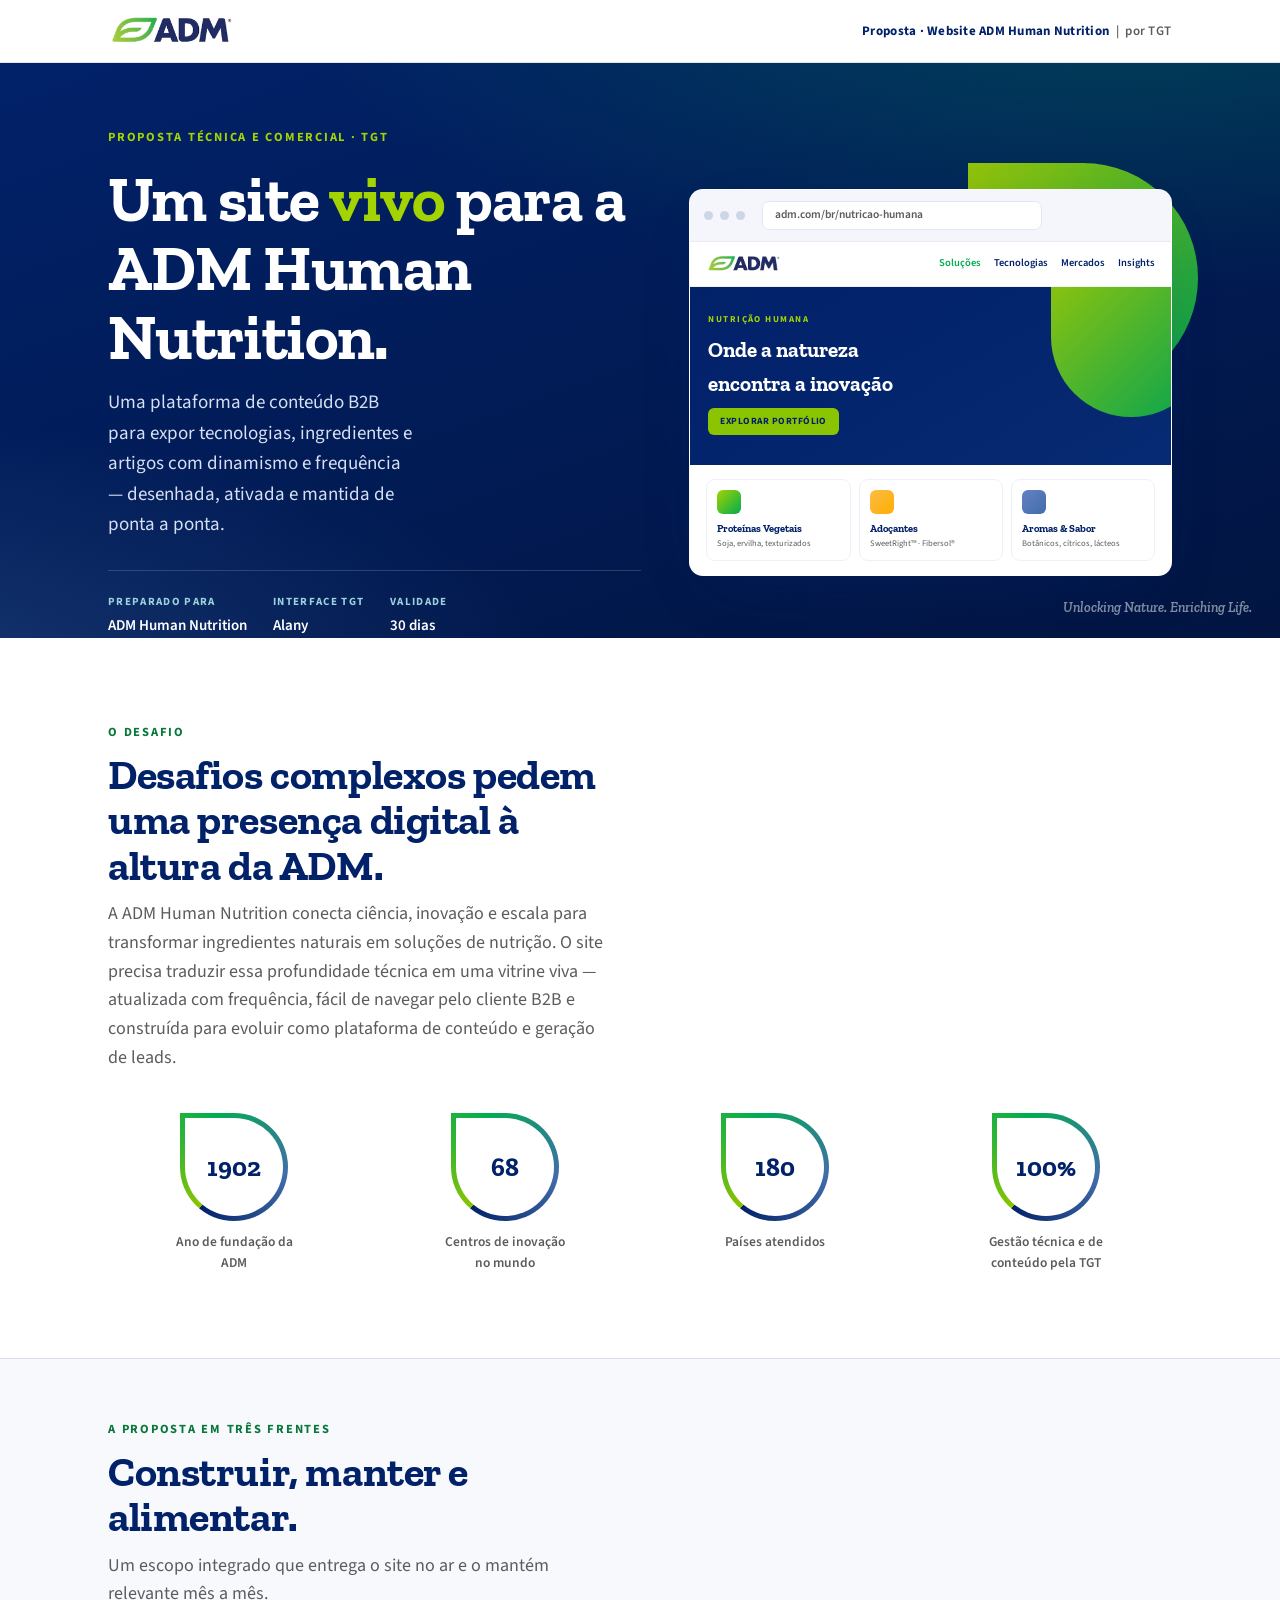
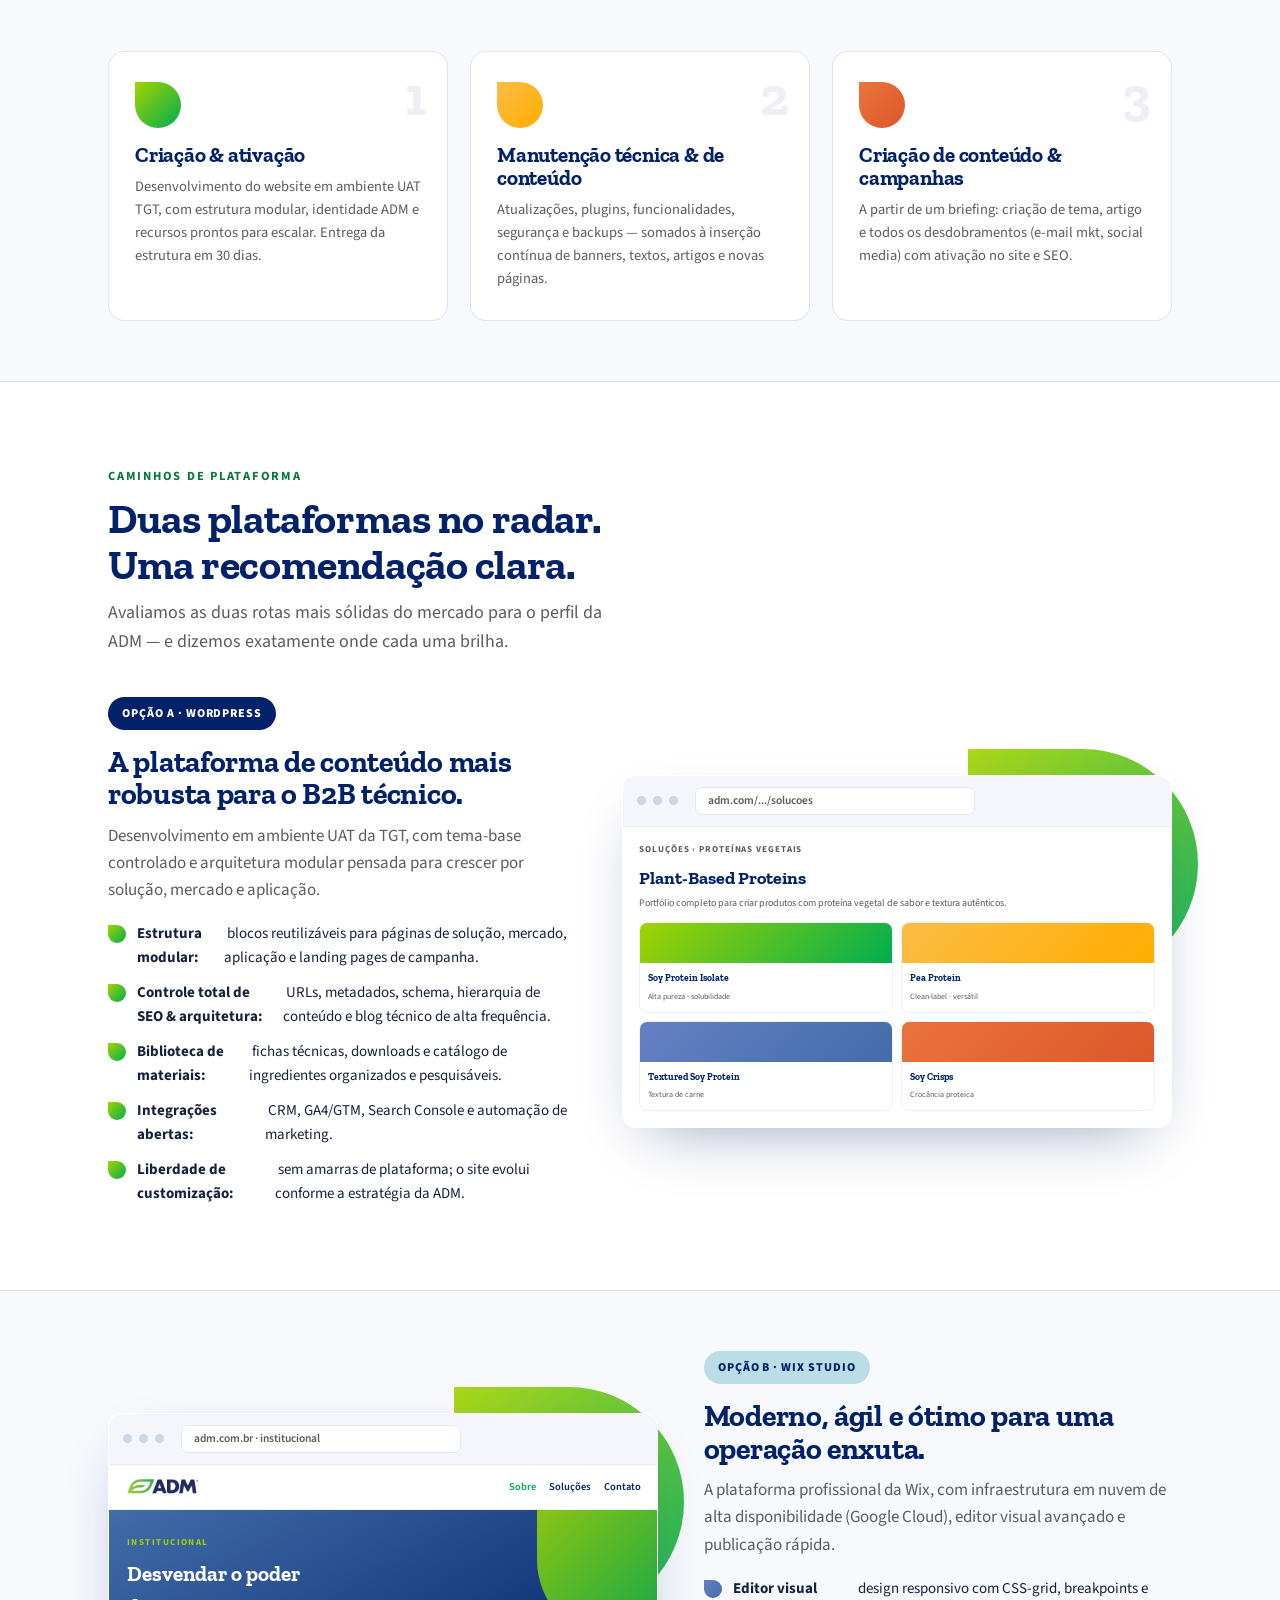
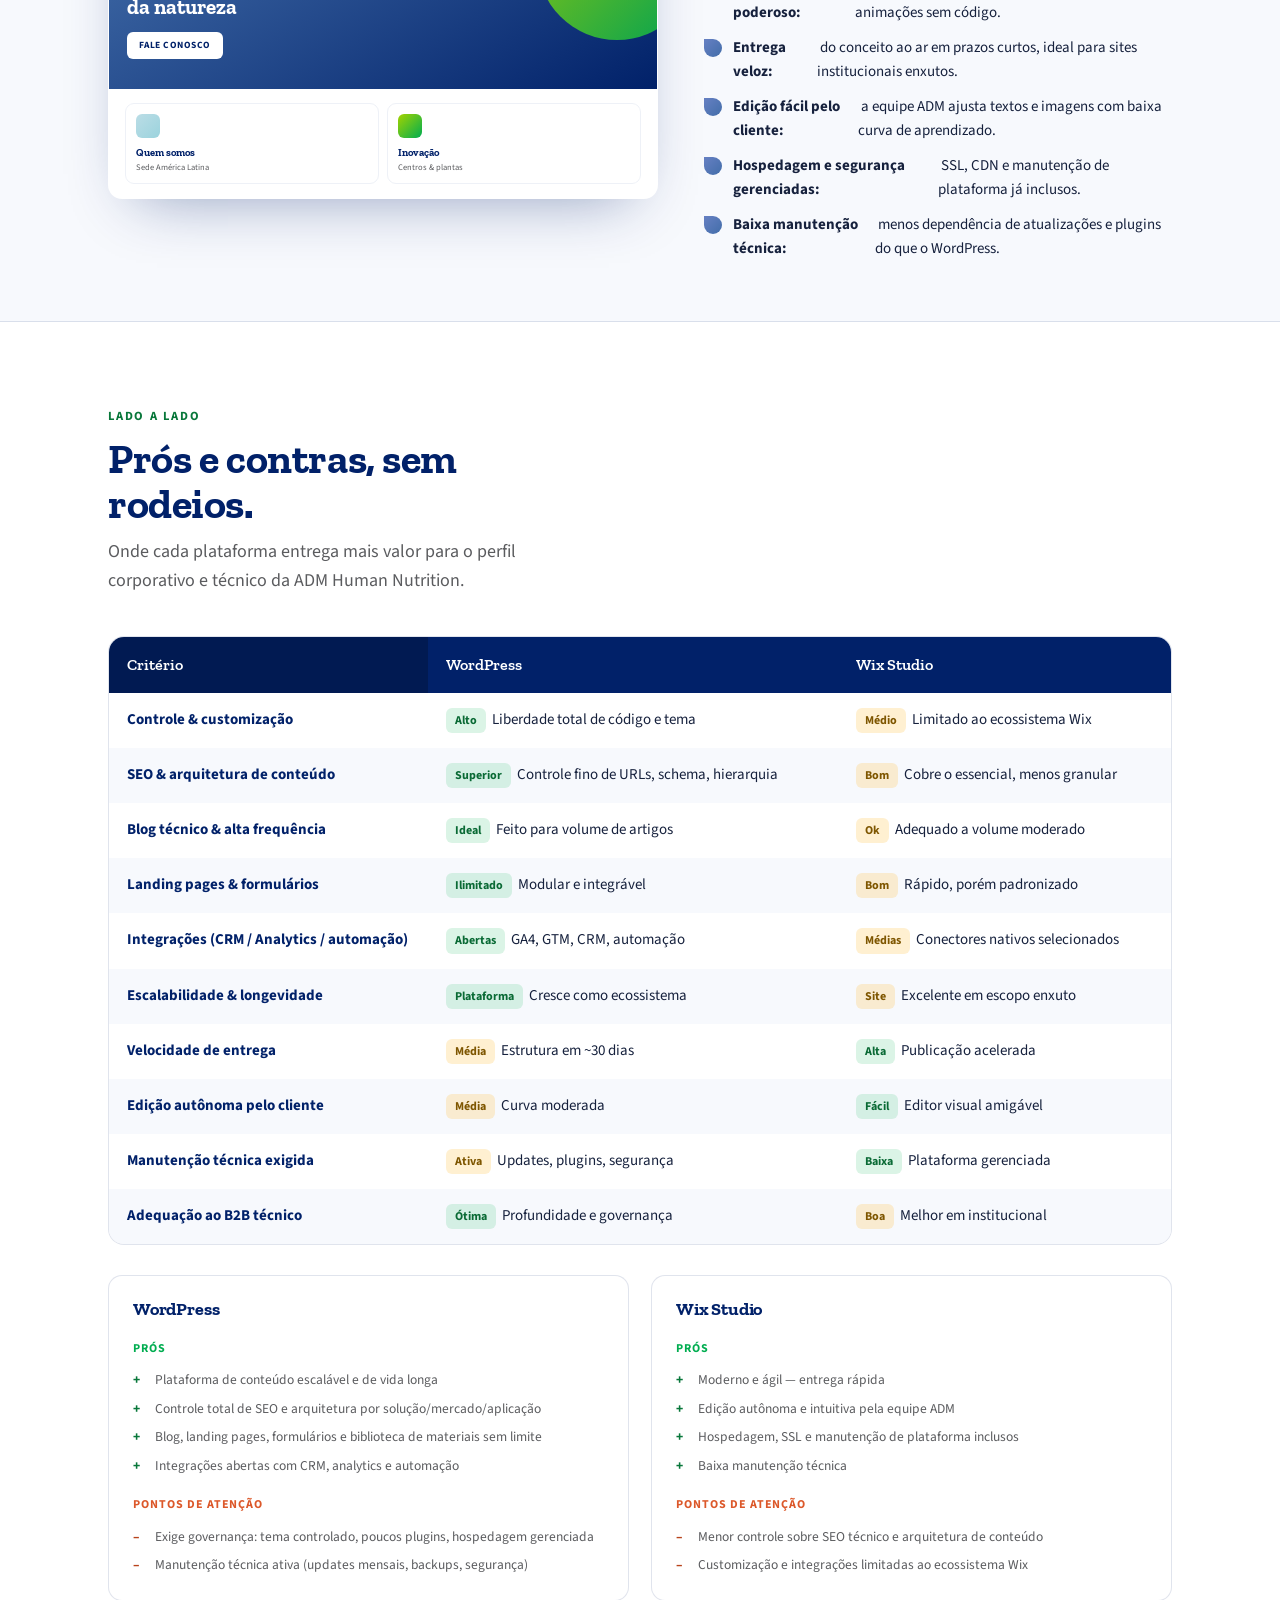
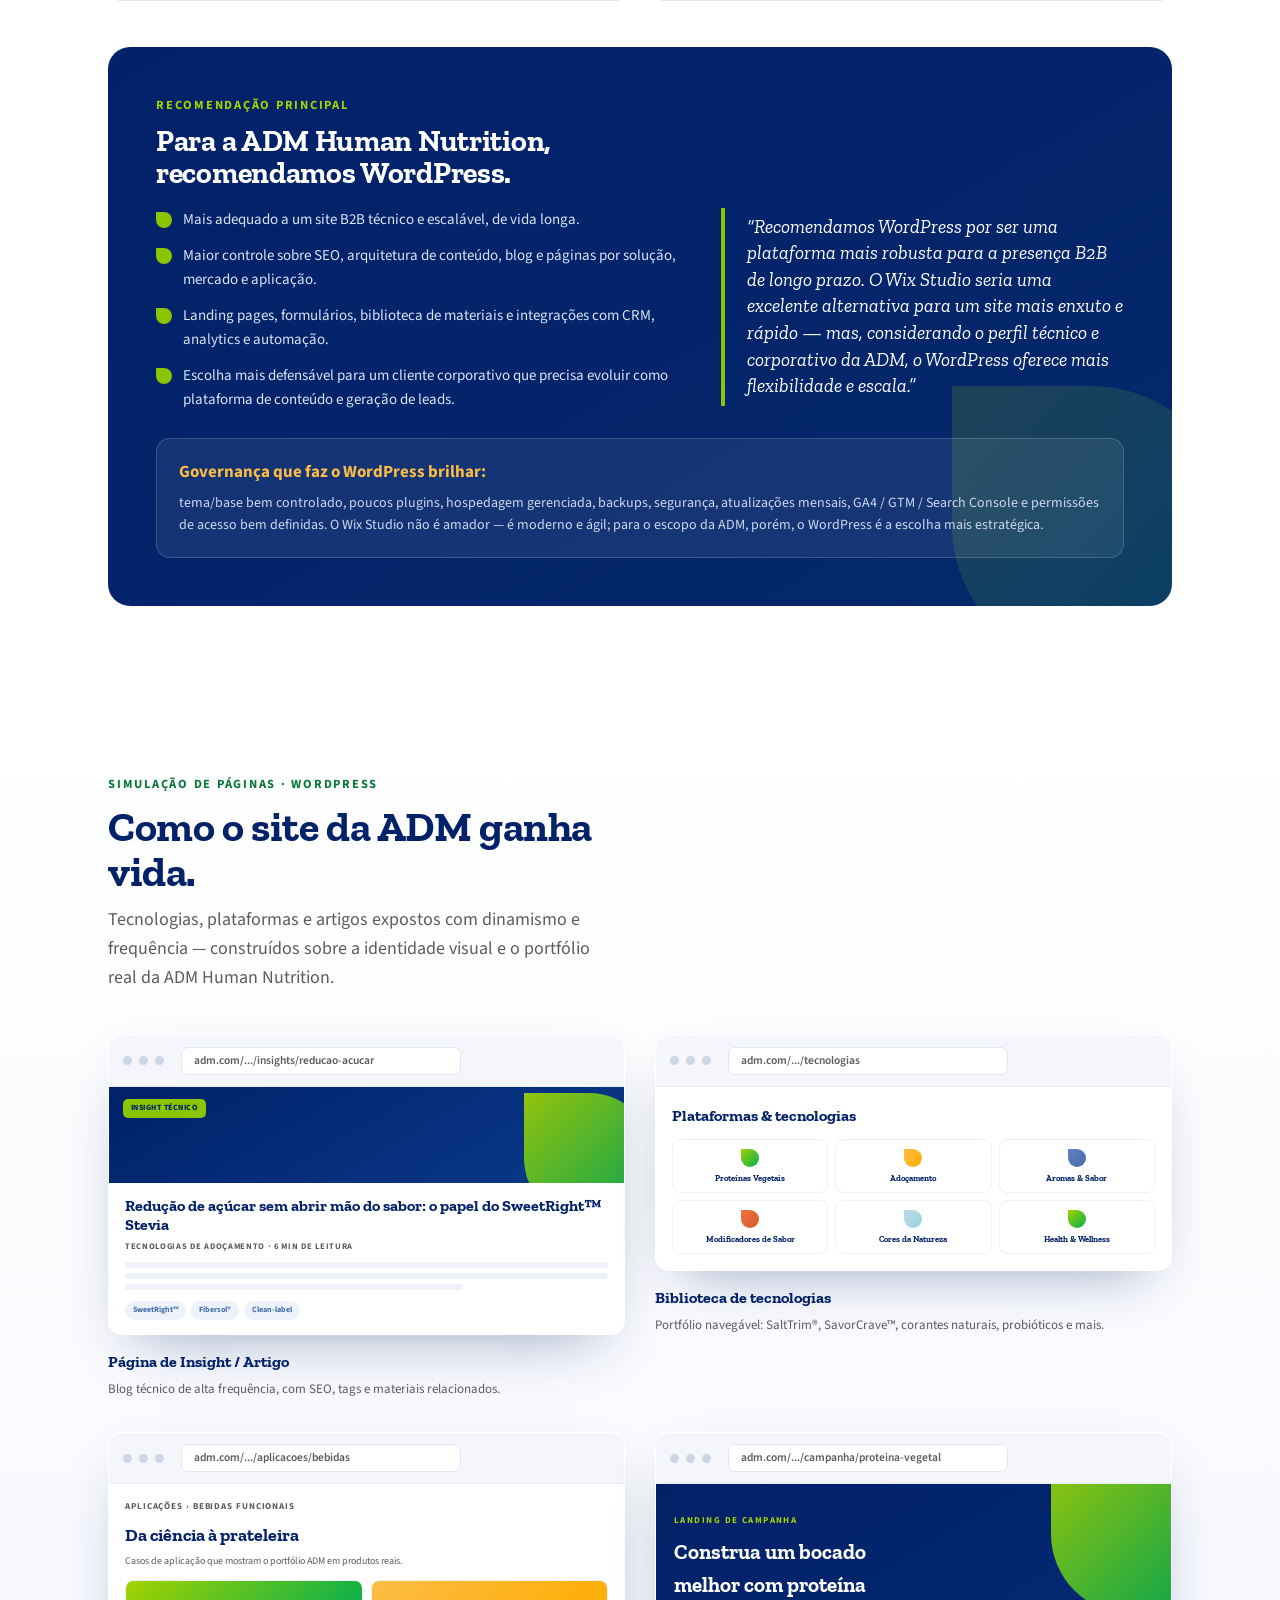
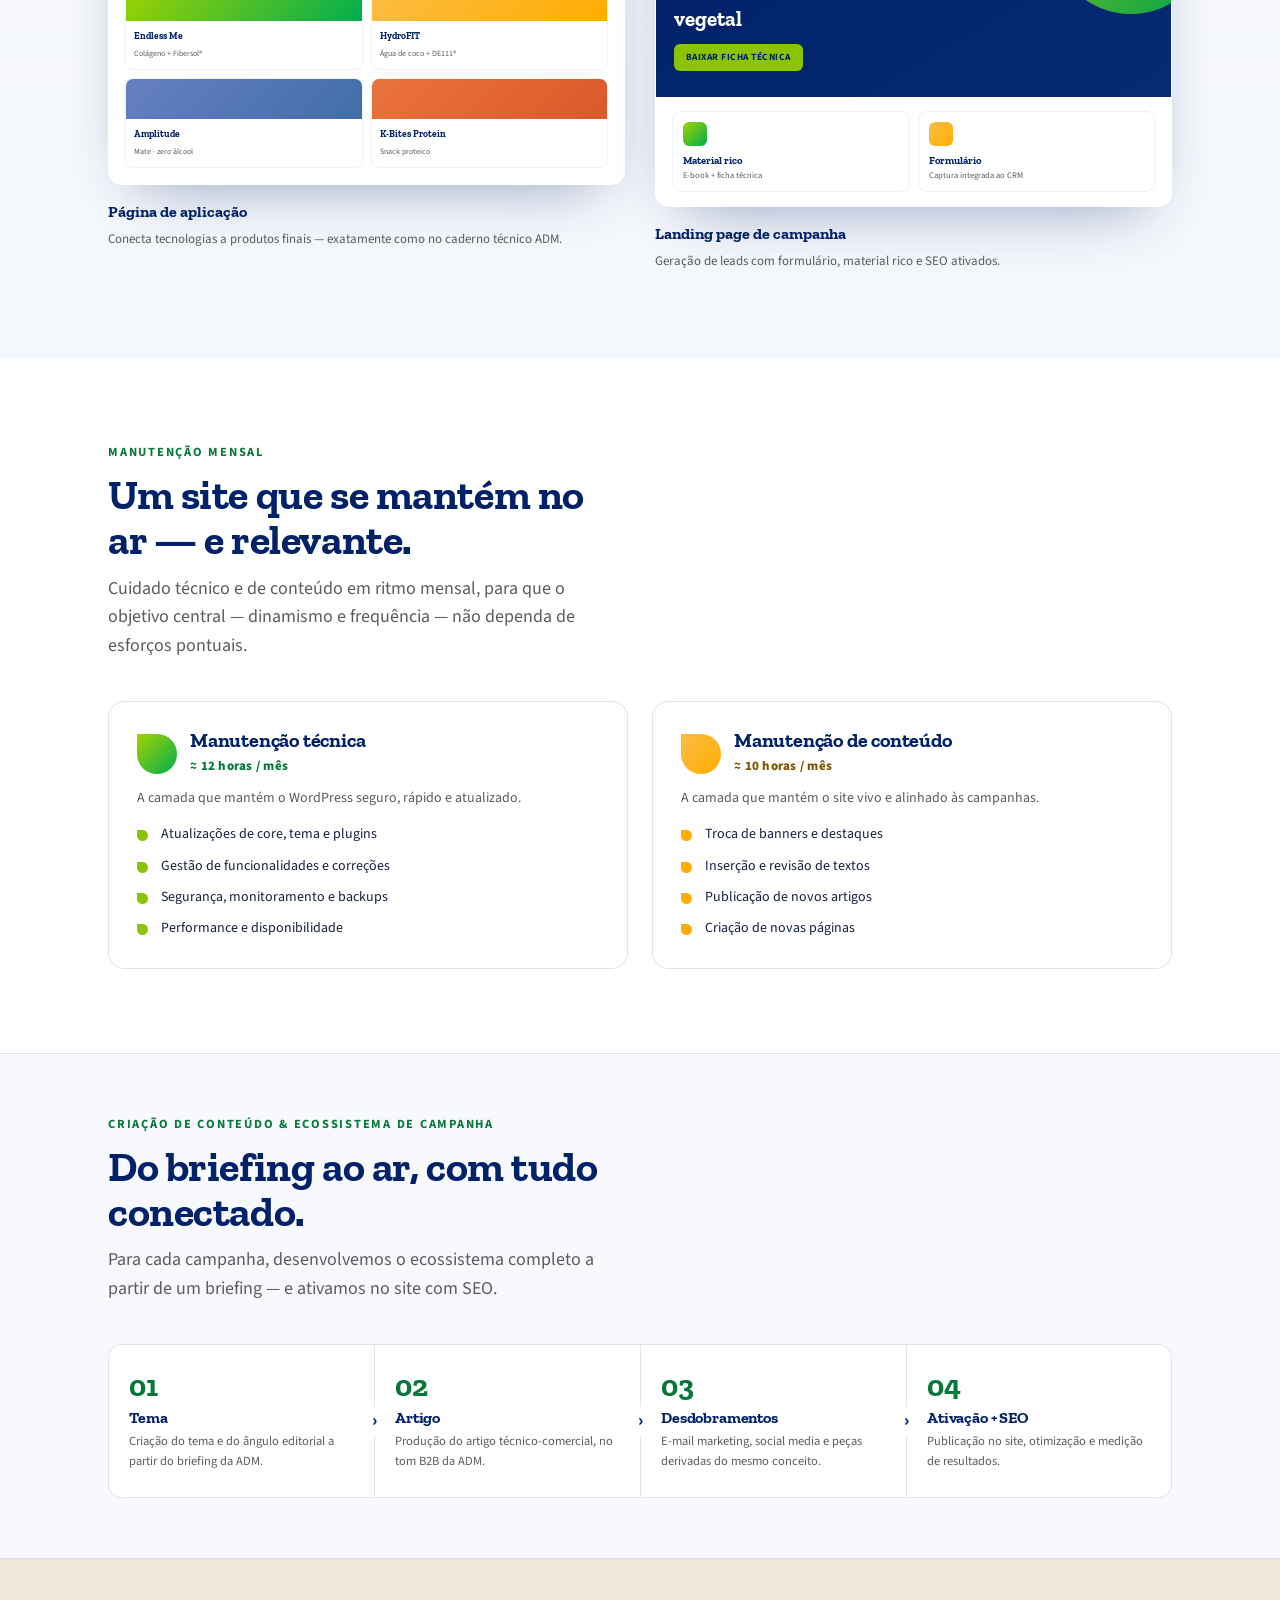
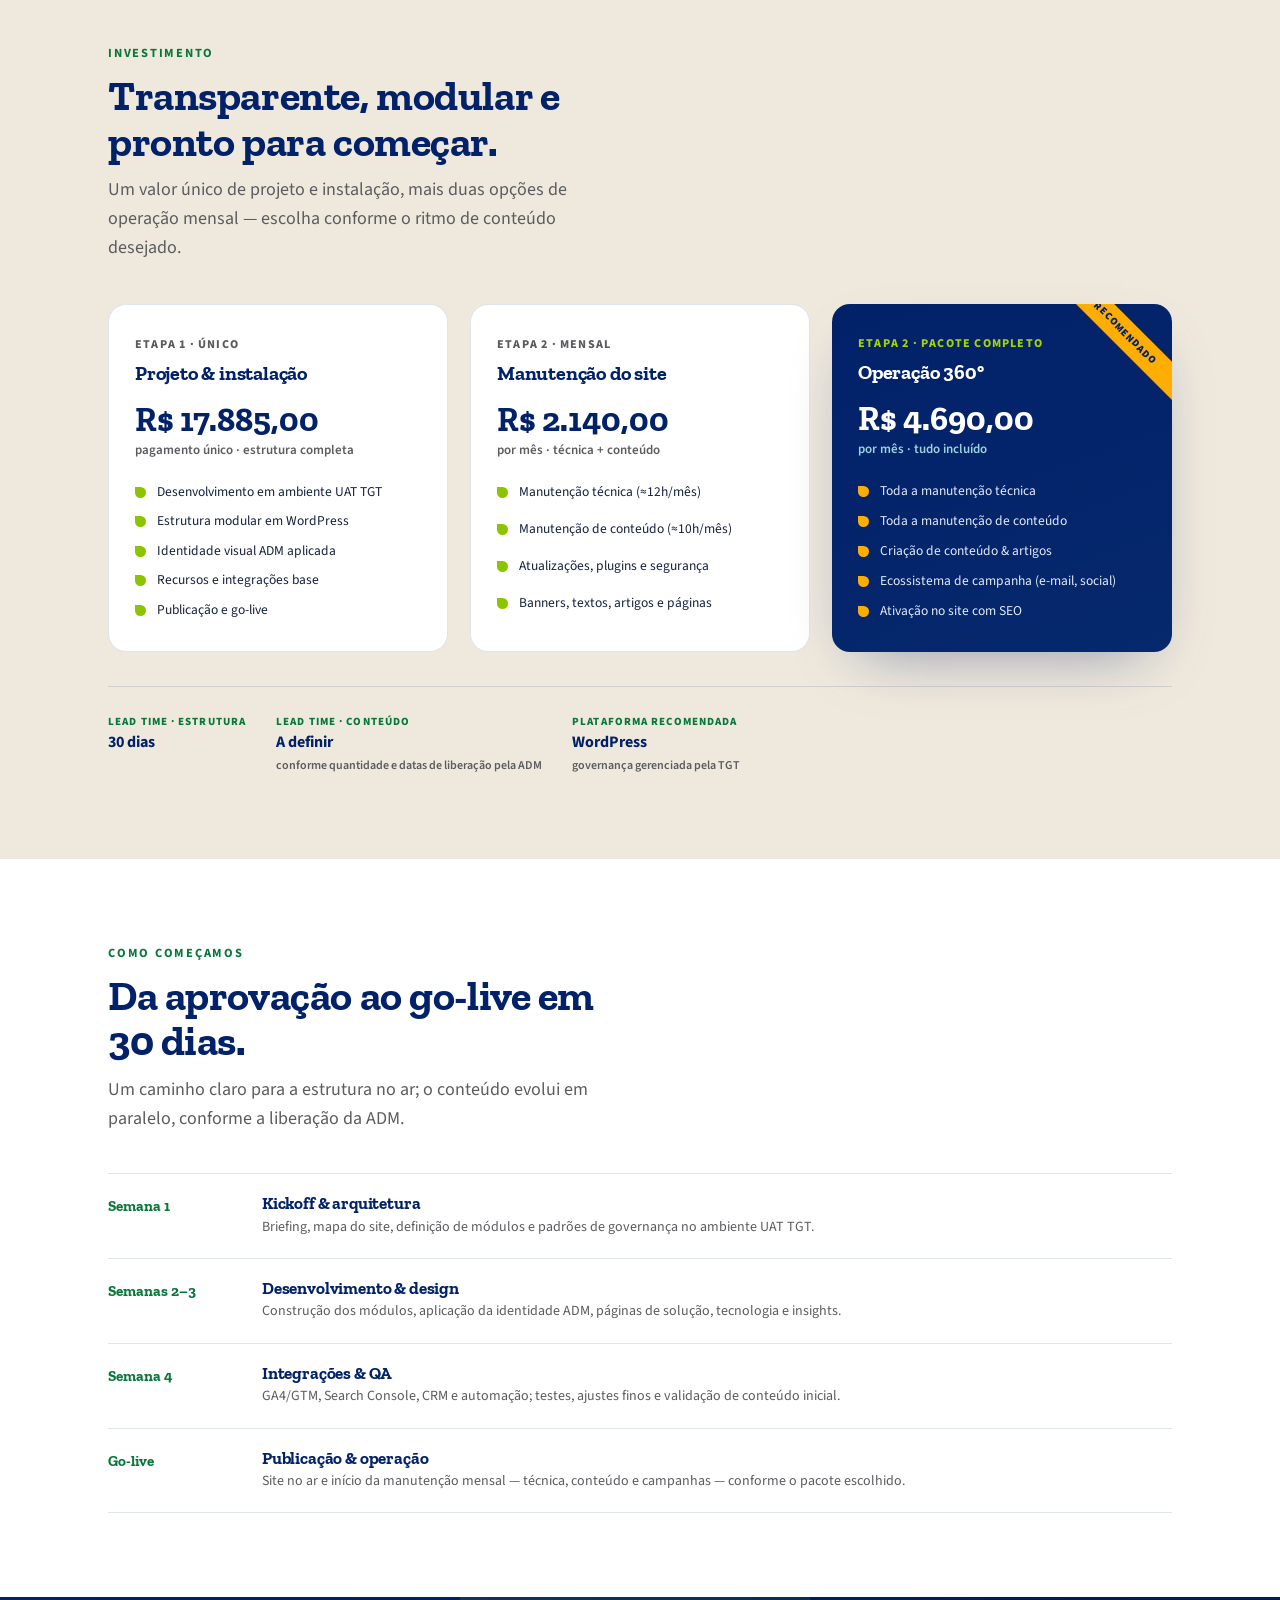
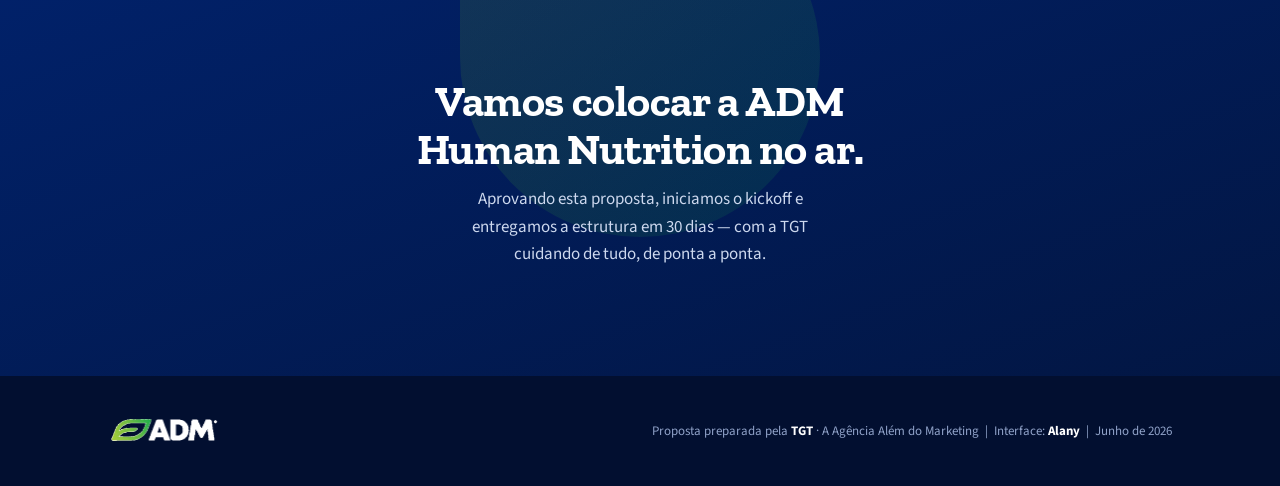
==== commit 26dca979: "Add files via upload" ====
--- a/index.html
+++ b/index.html
@@ -54,6 +54,9 @@
 section{position:relative}
 
 /* ===== Leaf glyph ===== */
+.logo-h{height:34px;width:auto;display:block}
+.logo-h.sm{height:20px}
+.logo-h-white{height:30px;width:auto;display:block}
 .leaf-mark{display:inline-block;vertical-align:middle}
 .brandlock{display:inline-flex;align-items:center;gap:11px}
 .brandlock .adm{font-family:"Source Sans 3";font-weight:900;letter-spacing:-.02em;color:var(--navy);font-size:30px;line-height:1}
@@ -329,21 +332,10 @@
 <body>
 
 <!-- leaf glyph definition (reusable) -->
-<svg width="0" height="0" style="position:absolute" aria-hidden="true">
-  <defs>
-    <linearGradient id="lg" x1="0" y1="0" x2="1" y2="1">
-      <stop offset="0" stop-color="#A3D300"/><stop offset="1" stop-color="#00AD50"/>
-    </linearGradient>
-    <symbol id="leaf" viewBox="0 0 100 100">
-      <path d="M50 6 C80 16 94 42 86 68 C79 90 30 96 13 77 C2 63 6 28 50 6 Z" fill="url(#lg)"/>
-      <path d="M28 72 C40 52 58 40 80 38" fill="none" stroke="#012169" stroke-opacity=".55" stroke-width="6" stroke-linecap="round"/>
-    </symbol>
-  </defs>
-</svg>
 
 <div class="topbar">
   <div class="wrap">
-    <span class="brandlock"><svg class="leaf-mark"><use href="#leaf"/></svg><span class="adm">ADM</span></span>
+    <img class="logo-h" src="[data-uri]" alt="ADM">
     <div class="who">Proposta · Website ADM Human Nutrition&nbsp;&nbsp;<span>|&nbsp; por <span class="tgt-badge" style="font-size:13px">TGT</span></span></div>
   </div>
 </div>
@@ -367,7 +359,7 @@
           <div class="chrome"><span class="dot"></span><span class="dot"></span><span class="dot"></span><span class="url">adm.com/br/nutricao-humana</span></div>
           <div class="ms">
             <div class="ms-nav">
-              <span class="brandlock"><svg class="leaf-mark" style="width:18px;height:18px"><use href="#leaf"/></svg><span class="adm" style="font-size:14px">ADM</span></span>
+              <img class="logo-h sm" src="[data-uri]" alt="ADM">
               <div class="lk"><span>Soluções</span><span>Tecnologias</span><span>Mercados</span><span>Insights</span></div>
             </div>
             <div class="ms-hero">
@@ -432,7 +424,7 @@
 
     <div class="opt reveal">
       <div class="opt-copy">
-        <span class="optbadge wp"><svg class="leaf-mark" style="width:16px;height:16px"><use href="#leaf"/></svg> Opção A · WordPress</span>
+        <span class="optbadge wp">Opção A · WordPress</span>
         <h3>A plataforma de conteúdo mais robusta para o B2B técnico.</h3>
         <p class="muted">Desenvolvimento em ambiente UAT da TGT, com tema-base controlado e arquitetura modular pensada para crescer por solução, mercado e aplicação.</p>
         <ul class="feat">
@@ -484,7 +476,7 @@
           <div class="chrome"><span class="dot"></span><span class="dot"></span><span class="dot"></span><span class="url">adm.com.br · institucional</span></div>
           <div class="ms">
             <div class="ms-nav">
-              <span class="brandlock"><svg class="leaf-mark" style="width:18px;height:18px"><use href="#leaf"/></svg><span class="adm" style="font-size:14px">ADM</span></span>
+              <img class="logo-h sm" src="[data-uri]" alt="ADM">
               <div class="lk"><span>Sobre</span><span>Soluções</span><span>Contato</span></div>
             </div>
             <div class="ms-hero" style="background:linear-gradient(150deg,#426DA9,#012169)">
@@ -808,13 +800,12 @@
   <div class="wrap">
     <h2>Vamos colocar a ADM Human Nutrition no ar.</h2>
     <p>Aprovando esta proposta, iniciamos o kickoff e entregamos a estrutura em 30 dias — com a TGT cuidando de tudo, de ponta a ponta.</p>
-    <a class="btn-main" href="#">Aprovar e iniciar o projeto</a>
   </div>
 </section>
 
 <footer>
   <div class="wrap">
-    <span class="brandlock on-dark"><svg class="leaf-mark"><use href="#leaf"/></svg><span class="adm">ADM</span></span>
+    <img class="logo-h-white" src="[data-uri]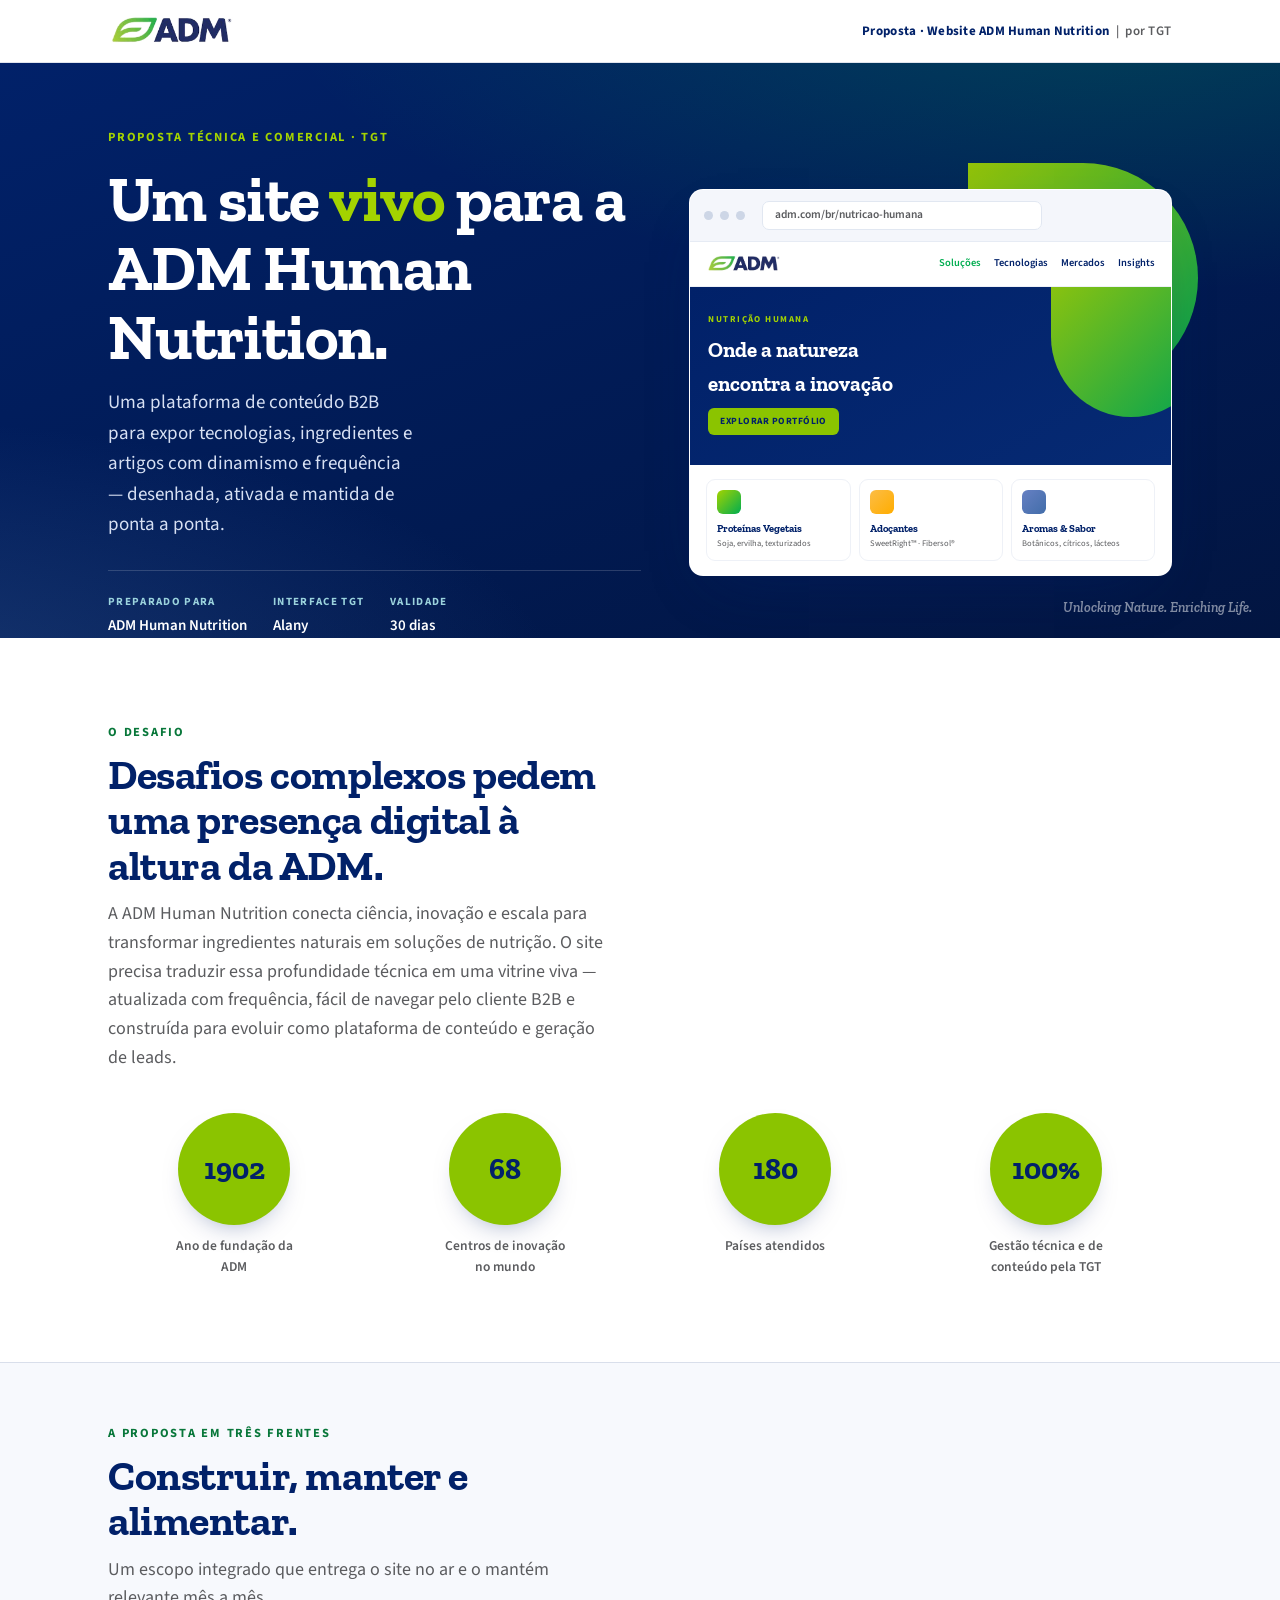
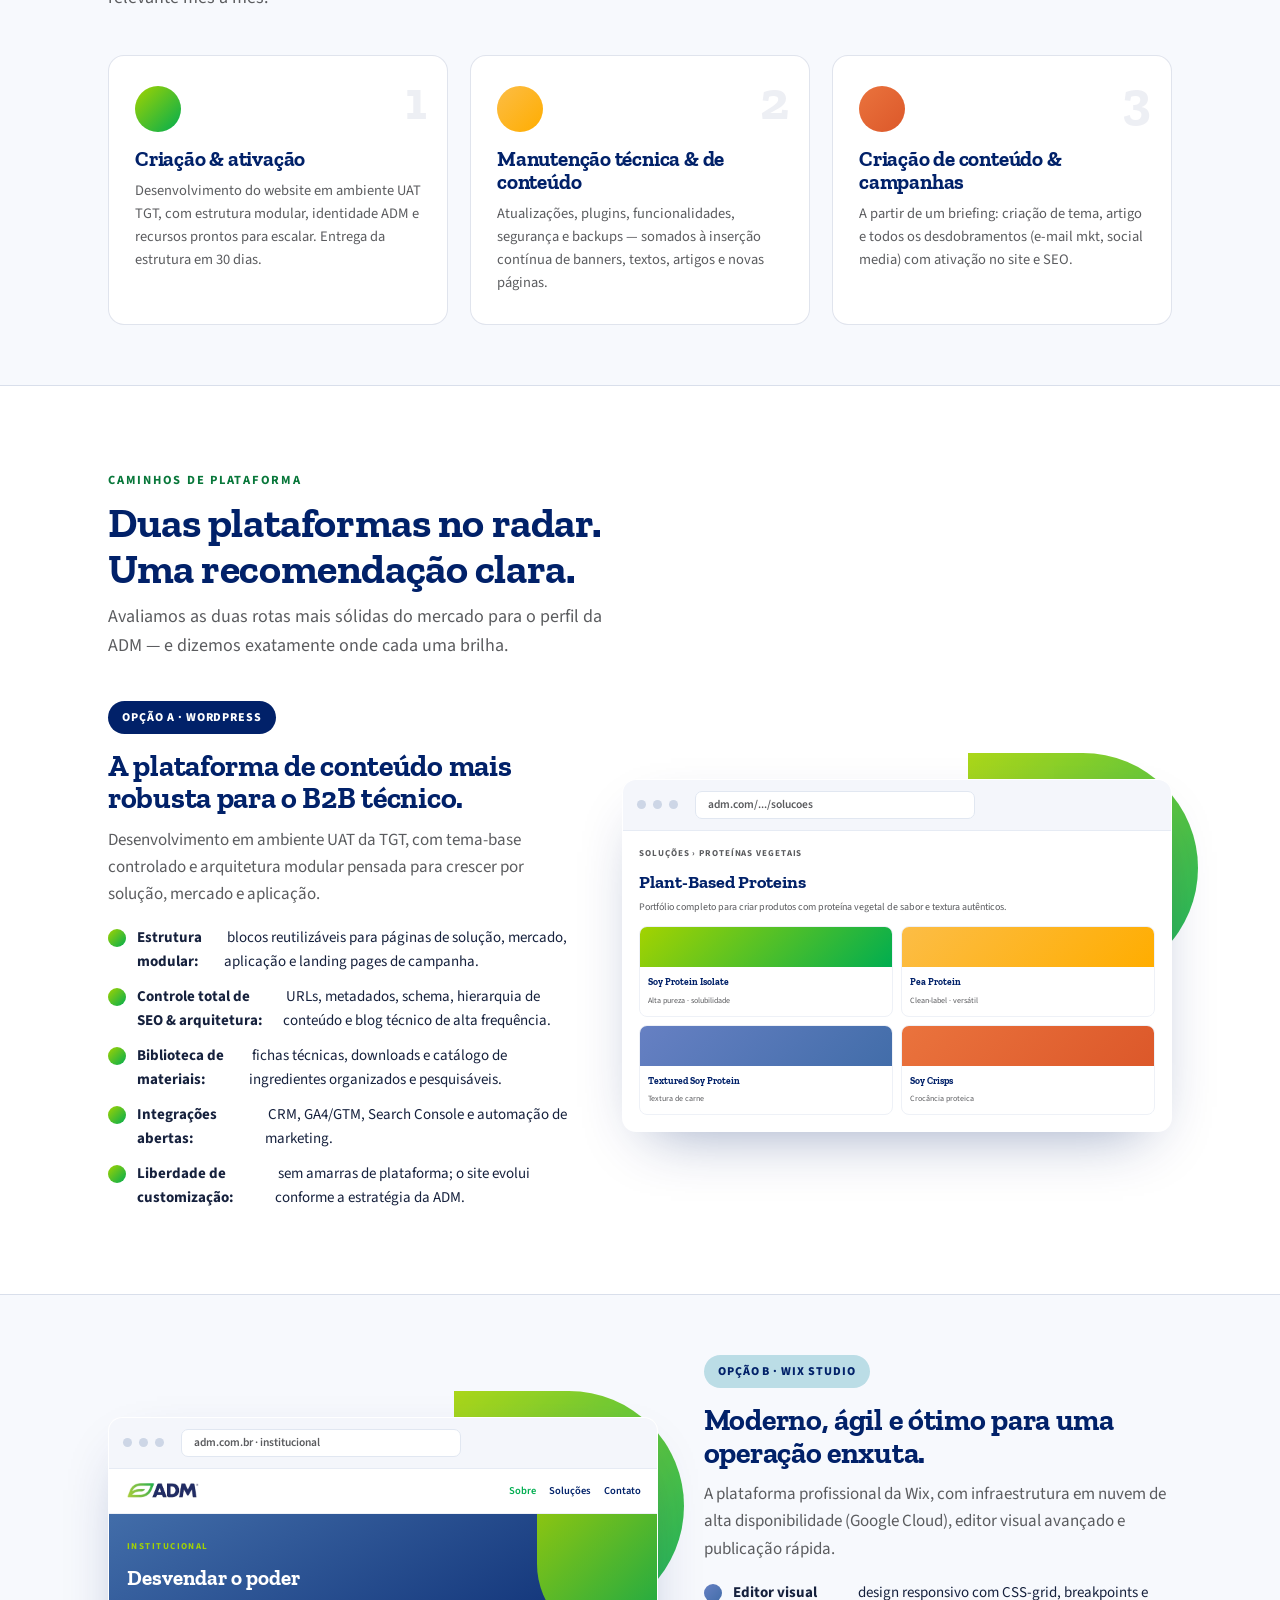
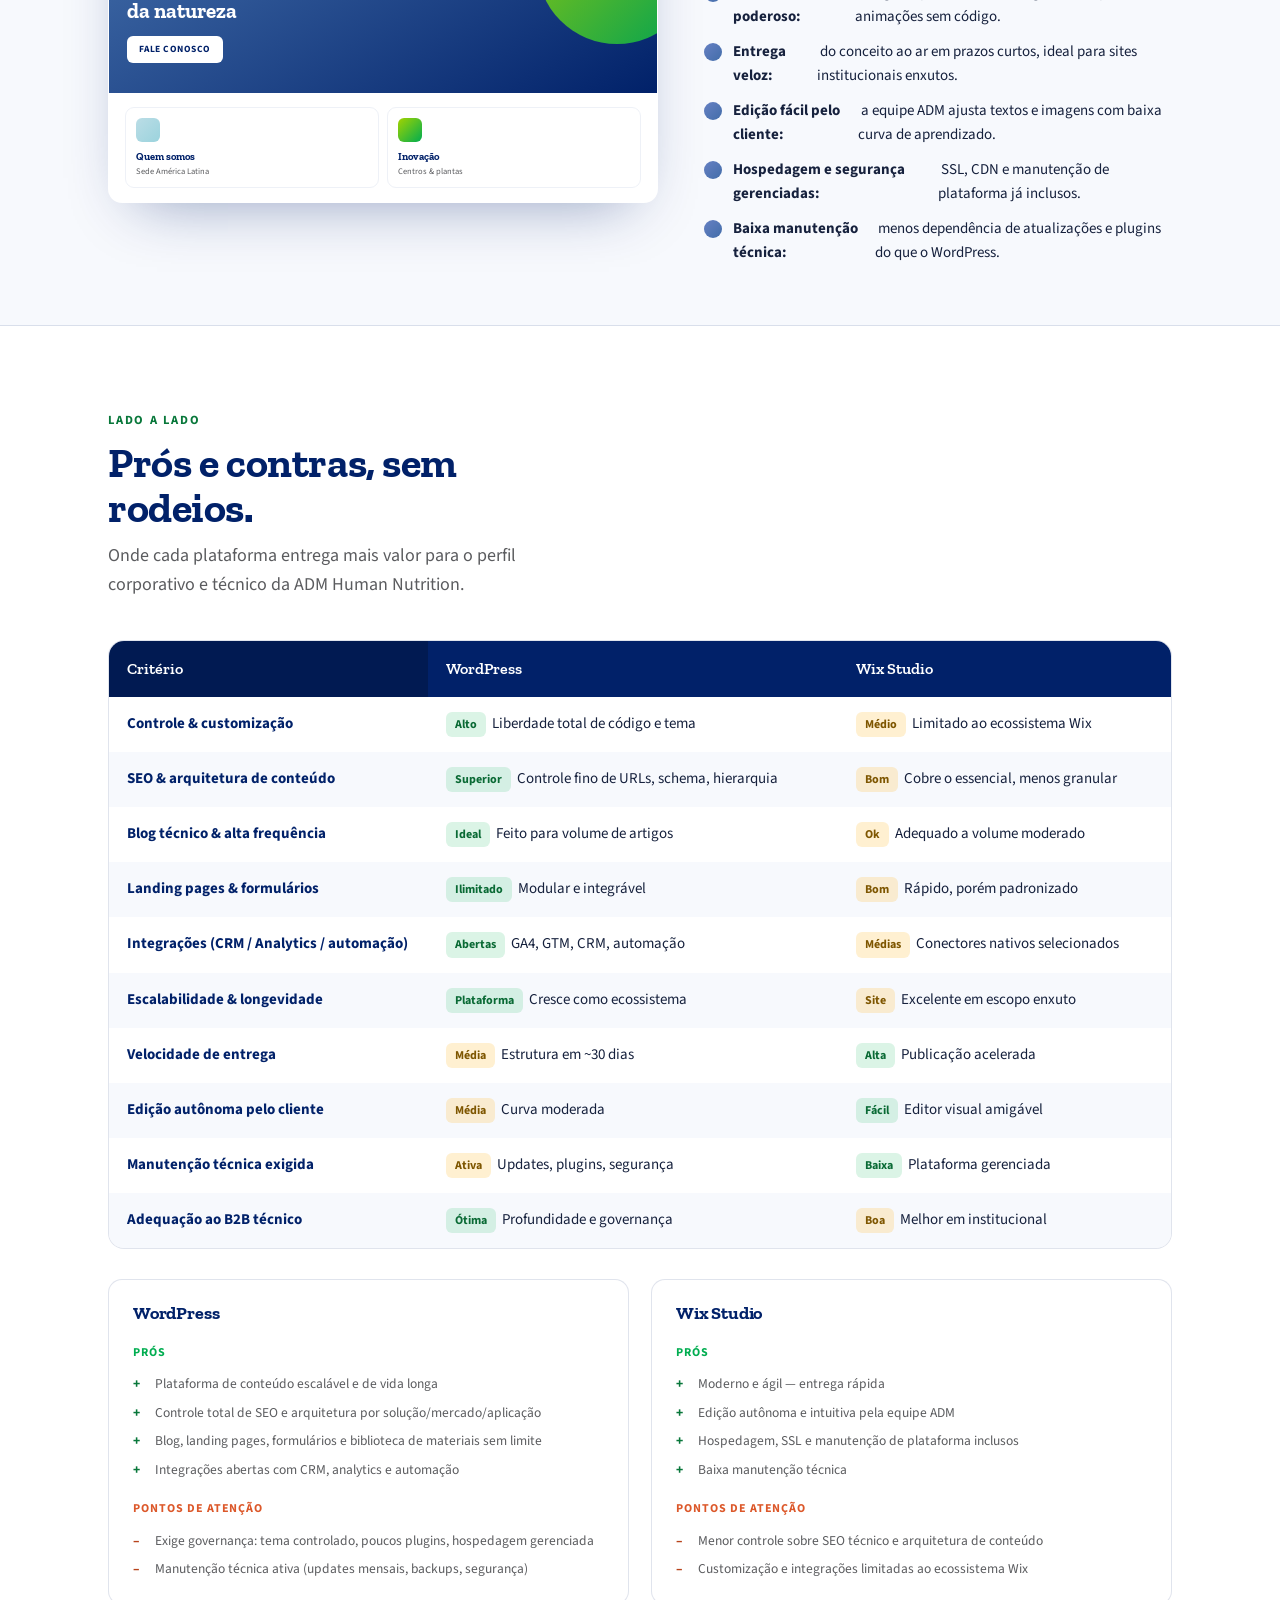
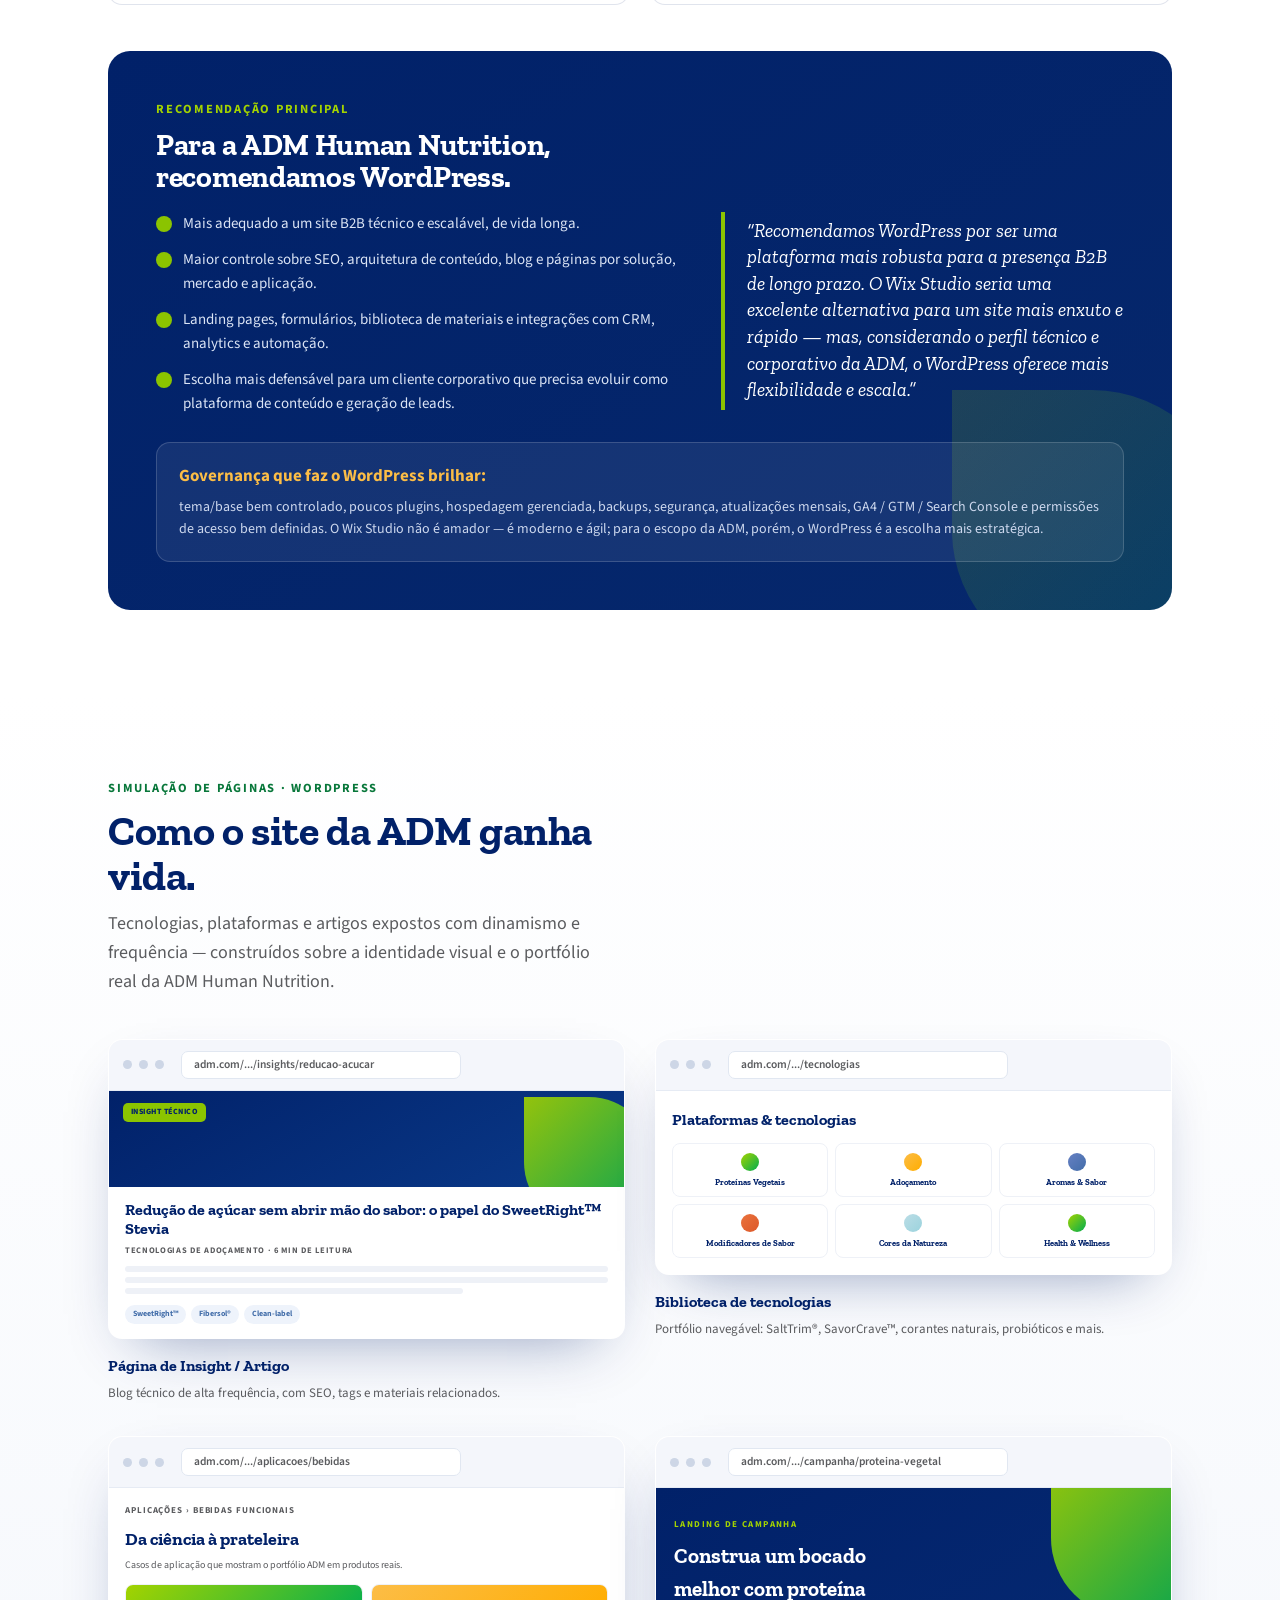
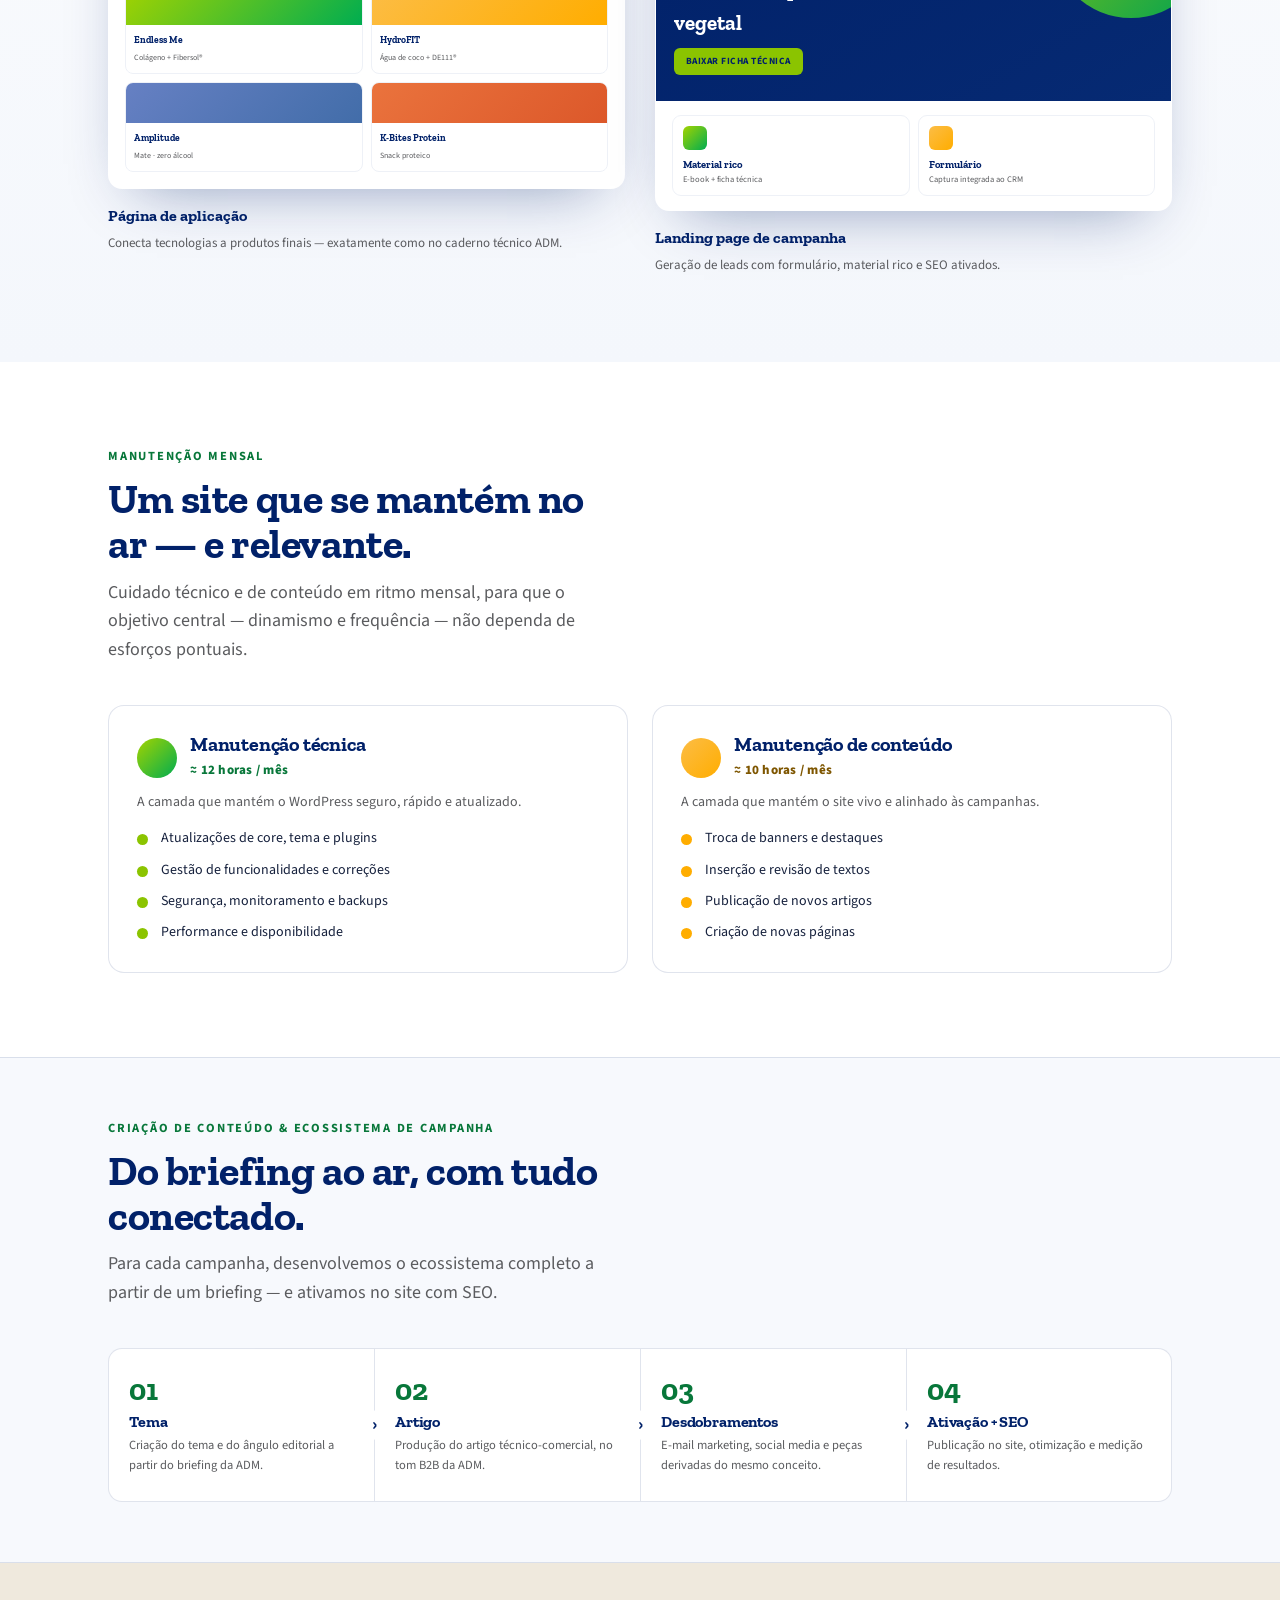
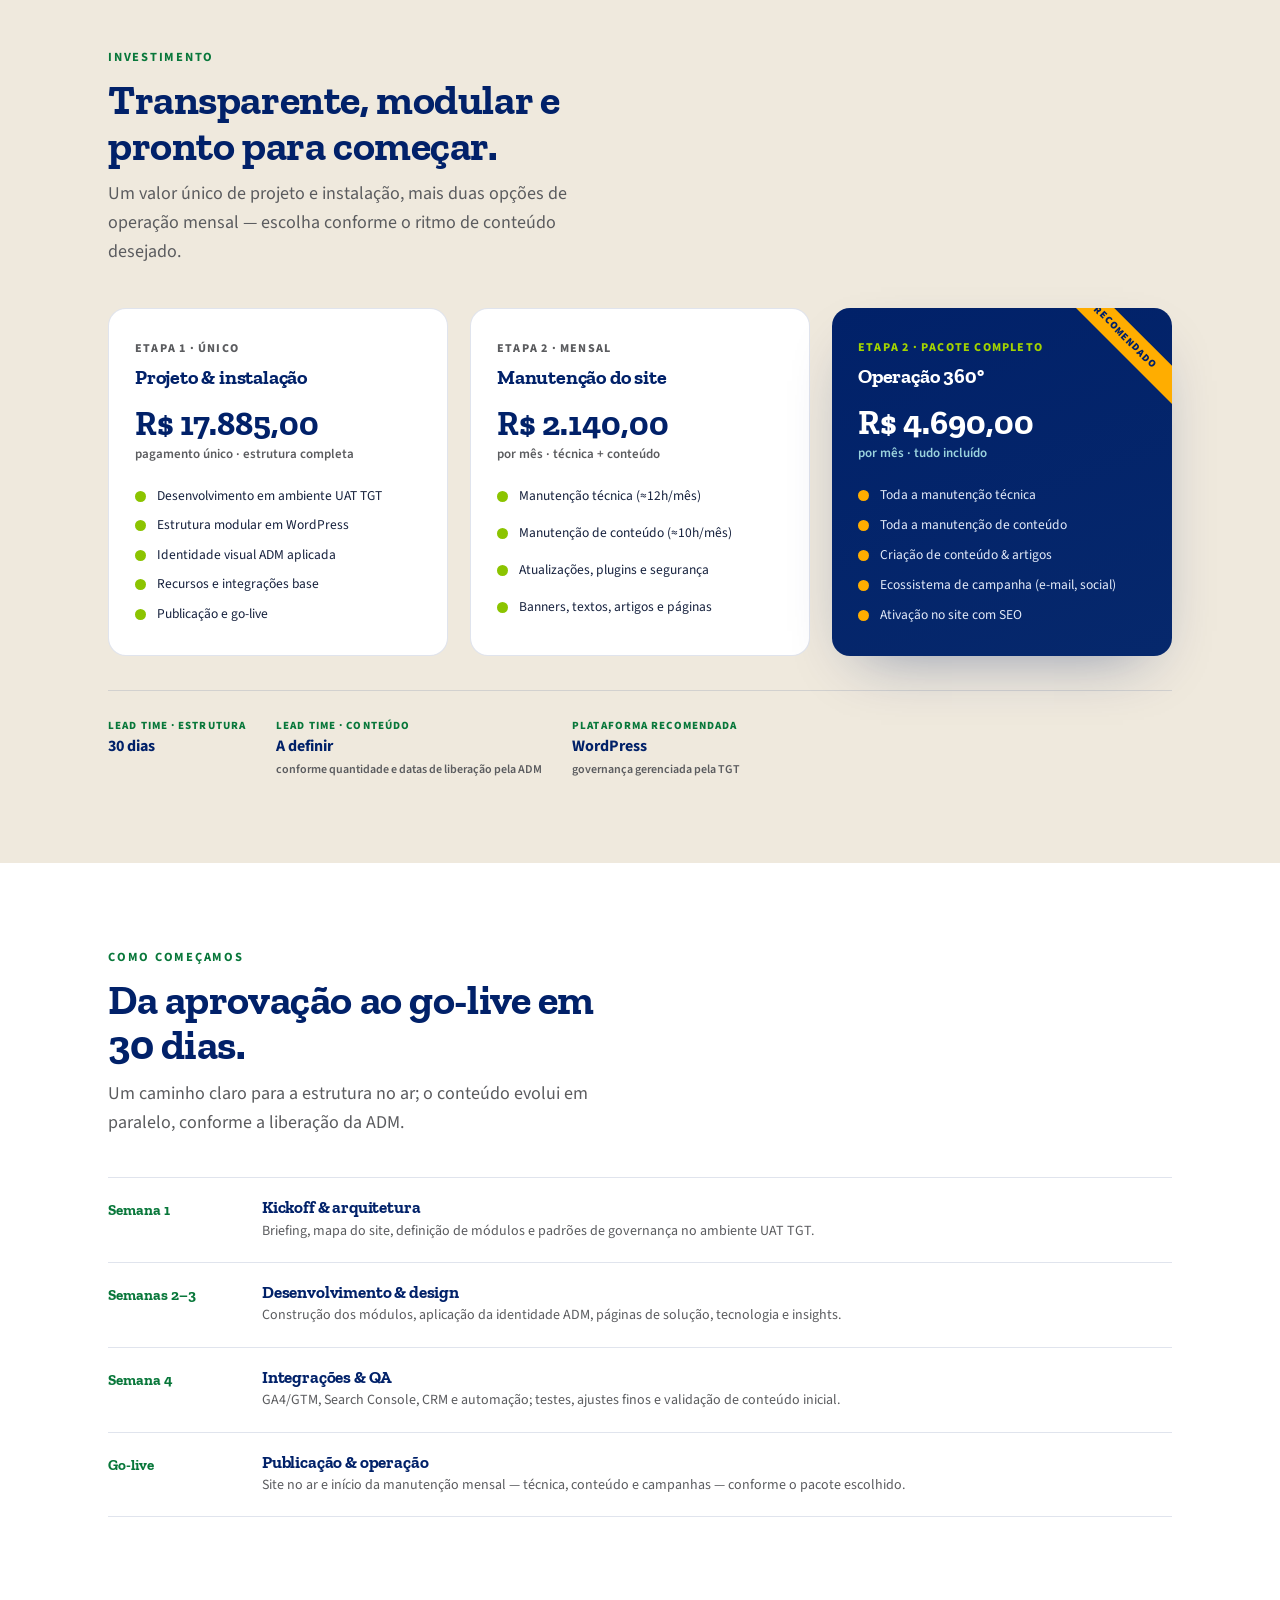
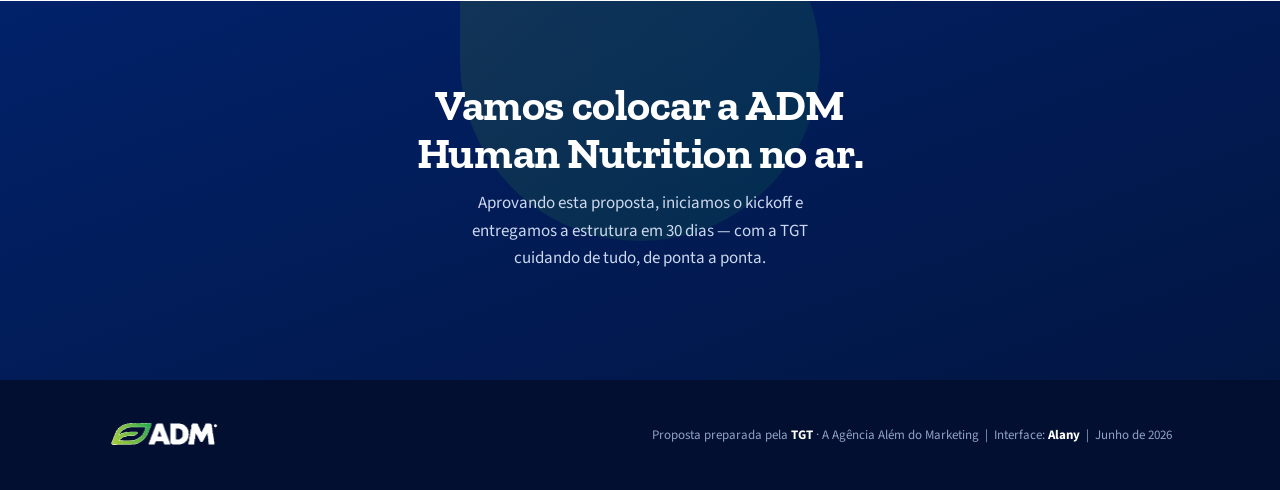
==== commit 9b111c45: "Add files via upload" ====
--- a/index.html
+++ b/index.html
@@ -126,10 +126,10 @@
 /* ===== Stats (concentric leaf rings) ===== */
 .stats{display:grid;grid-template-columns:repeat(4,1fr);gap:18px;margin-top:40px}
 .stat{display:flex;flex-direction:column;align-items:center;text-align:center;gap:10px}
-.ring{width:108px;height:108px;display:grid;place-items:center;border-radius:0 100% 100% 100%;
-  background:conic-gradient(from 220deg,var(--chloro),var(--green),var(--ripple),var(--navy));padding:5px}
-.ring .inner{width:100%;height:100%;border-radius:0 100% 100% 100%;background:#fff;display:grid;place-items:center}
-.ring .num{font-family:"Zilla Slab";font-weight:700;font-size:26px;color:var(--navy);line-height:1}
+.ring{width:112px;height:112px;display:grid;place-items:center;border-radius:50%;
+  background:var(--chloro);box-shadow:0 12px 28px -16px rgba(1,33,105,.5)}
+.ring .inner{display:grid;place-items:center}
+.ring .num{font-family:"Zilla Slab";font-weight:700;font-size:30px;color:var(--navy);line-height:1}
 .stat .cap{font-size:13.5px;color:var(--gray);font-weight:600;max-width:18ch}
 
 /* ===== Pillars ===== */
@@ -137,7 +137,7 @@
 .pillar{position:relative;background:#fff;border:1px solid var(--line);border-radius:16px;padding:30px 26px;overflow:hidden;transition:transform .35s,box-shadow .35s}
 .pillar:hover{transform:translateY(-5px);box-shadow:var(--shadow-sm)}
 .pillar .pn{position:absolute;top:18px;right:20px;font-family:"Zilla Slab";font-size:54px;color:rgba(1,33,105,.07);font-weight:700;line-height:1}
-.pillar .glyph{width:46px;height:46px;border-radius:0 100% 100% 100%;background:var(--leaf-grad);margin-bottom:16px}
+.pillar .glyph{width:46px;height:46px;border-radius:50%;background:var(--leaf-grad);margin-bottom:16px}
 .pillar h3{font-size:21px;margin-bottom:8px}
 .pillar p{font-size:14.5px;color:var(--gray);margin:0}
 .pillar.alt .glyph{background:linear-gradient(135deg,var(--honey-2),var(--honey))}
@@ -153,7 +153,7 @@
 .opt h3{font-size:30px;margin:16px 0 12px}
 .feat{list-style:none;padding:0;margin:18px 0 0;display:grid;gap:11px}
 .feat li{display:flex;gap:11px;font-size:15px;align-items:flex-start}
-.feat li::before{content:"";flex:0 0 auto;width:18px;height:18px;margin-top:3px;border-radius:0 100% 100% 100%;background:var(--leaf-grad)}
+.feat li::before{content:"";flex:0 0 auto;width:18px;height:18px;margin-top:3px;border-radius:50%;background:var(--leaf-grad)}
 .opt.flip .feat li::before{background:linear-gradient(135deg,var(--ripple-2),var(--ripple))}
 
 /* ===== Comparison table ===== */
@@ -186,7 +186,7 @@
 .reco .rg{display:grid;grid-template-columns:1.3fr 1fr;gap:40px;position:relative;z-index:2}
 .reco ul{list-style:none;margin:0;padding:0;display:grid;gap:12px}
 .reco ul li{display:flex;gap:11px;font-size:15px;color:#dbe4f5}
-.reco ul li::before{content:"";flex:0 0 auto;width:16px;height:16px;margin-top:4px;border-radius:0 100% 100% 100%;background:var(--chloro)}
+.reco ul li::before{content:"";flex:0 0 auto;width:16px;height:16px;margin-top:4px;border-radius:50%;background:var(--chloro)}
 .synthesis{border-left:4px solid var(--chloro);padding:6px 0 6px 22px;font-family:"Zilla Slab";font-style:italic;font-size:19px;color:#fff;line-height:1.4}
 .gov{margin-top:26px;background:rgba(255,255,255,.07);border:1px solid rgba(255,255,255,.16);border-radius:14px;padding:20px 22px;position:relative;z-index:2}
 .gov b{color:var(--honey-2)}
@@ -231,21 +231,21 @@
 .ms-port h5{font-family:"Zilla Slab";font-size:16px;color:var(--navy);margin:0 0 10px}
 .ms-cats{display:grid;grid-template-columns:repeat(3,1fr);gap:7px}
 .ms-cats .ct{border:1px solid #eef1f7;border-radius:8px;padding:9px;text-align:center}
-.ms-cats .ct .d{width:18px;height:18px;border-radius:0 100% 100% 100%;margin:0 auto 6px;background:var(--leaf-grad)}
+.ms-cats .ct .d{width:18px;height:18px;border-radius:50%;margin:0 auto 6px;background:var(--leaf-grad)}
 .ms-cats .ct b{font-size:8.5px;color:var(--navy);display:block;line-height:1.2;font-family:"Zilla Slab"}
 
 /* ===== Maintenance / content ===== */
 .svc{display:grid;grid-template-columns:1fr 1fr;gap:24px;margin-top:40px}
 .svccard{border:1px solid var(--line);border-radius:16px;padding:28px;background:#fff;position:relative;overflow:hidden}
 .svccard .hh{display:flex;align-items:center;gap:13px;margin-bottom:8px}
-.svccard .hh .g{width:40px;height:40px;flex:0 0 auto;border-radius:0 100% 100% 100%;background:var(--leaf-grad)}
+.svccard .hh .g{width:40px;height:40px;flex:0 0 auto;border-radius:50%;background:var(--leaf-grad)}
 .svccard.b .hh .g{background:linear-gradient(135deg,var(--honey-2),var(--honey))}
 .svccard h3{font-size:20px}
 .svccard .hrs{font-size:13px;color:var(--green-text);font-weight:800;letter-spacing:.02em}
 .svccard.b .hrs{color:#7e5600}
 .svccard ul{list-style:none;margin:14px 0 0;padding:0;display:grid;gap:9px}
 .svccard ul li{font-size:14px;color:var(--ink);padding-left:24px;position:relative}
-.svccard ul li::before{content:"";position:absolute;left:0;top:7px;width:11px;height:11px;border-radius:0 100% 100% 100%;background:var(--chloro)}
+.svccard ul li::before{content:"";position:absolute;left:0;top:7px;width:11px;height:11px;border-radius:50%;background:var(--chloro)}
 .svccard.b ul li::before{background:var(--honey)}
 
 /* campaign flow */
@@ -270,7 +270,7 @@
 .price .per{font-size:13px;color:var(--gray);font-weight:600;margin-bottom:14px}
 .price ul{list-style:none;margin:6px 0 0;padding:0;display:grid;gap:8px;flex:1}
 .price li{font-size:13.5px;color:var(--ink);padding-left:22px;position:relative}
-.price li::before{content:"";position:absolute;left:0;top:6px;width:11px;height:11px;border-radius:0 100% 100% 100%;background:var(--chloro)}
+.price li::before{content:"";position:absolute;left:0;top:6px;width:11px;height:11px;border-radius:50%;background:var(--chloro)}
 .price.feature{background:linear-gradient(160deg,var(--navy),#06286c);color:#fff;border:none;box-shadow:var(--shadow)}
 .price.feature .kind{color:var(--chloro-lt)}
 .price.feature h3{color:#fff}
